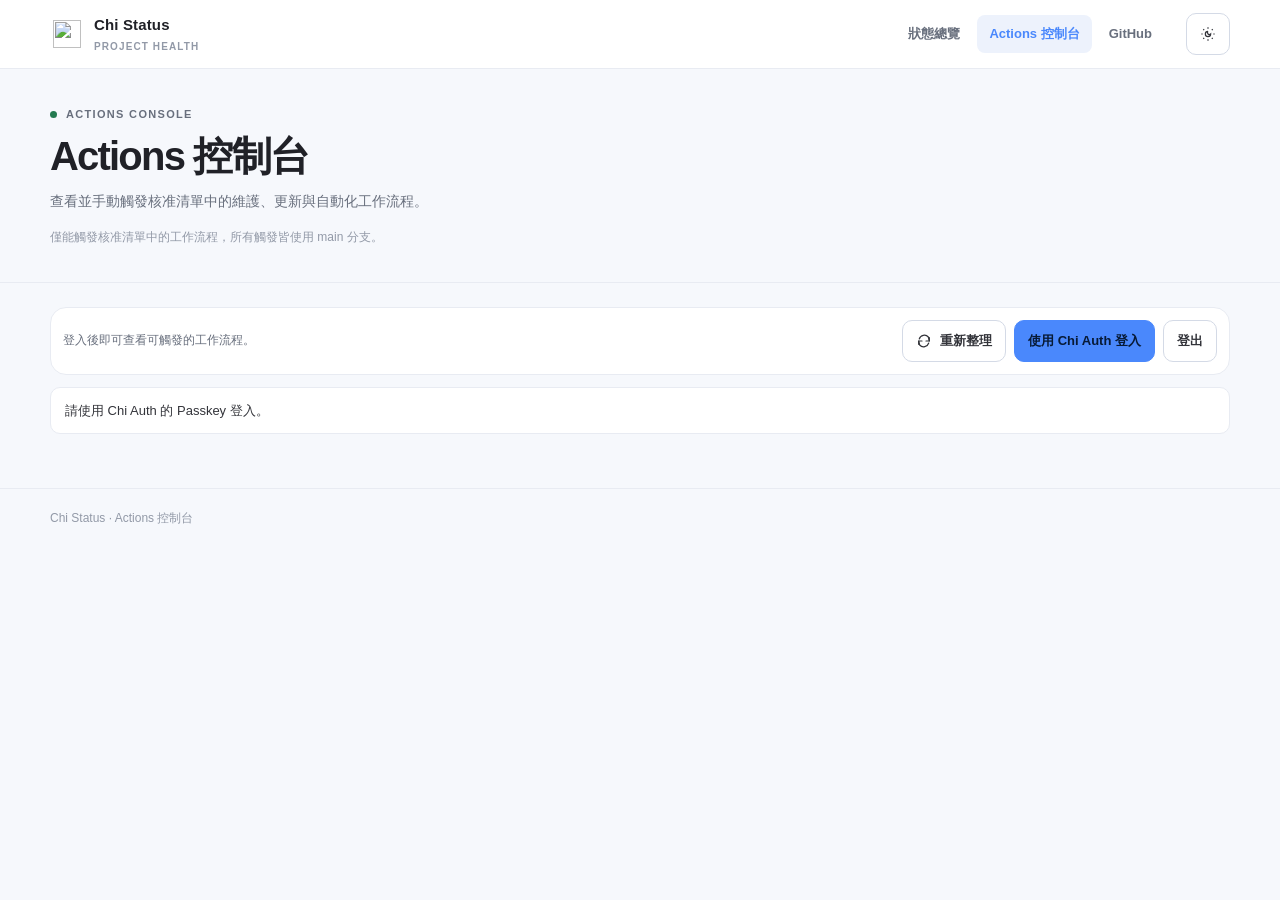
==== action/index.html @ dec19260 "fix: restore actions console script syntax" ====
<!doctype html>
<html lang="zh-Hant" data-chi-theme="light">
<head>
<meta charset="utf-8">
<meta name="viewport" content="width=device-width, initial-scale=1">
<meta name="theme-color" content="#f6f8fc">
<meta name="description" content="Chi Status Actions 控制台，查看並手動觸發核准清單中的維護、更新與自動化工作流程。">
<title>Chi Status · Actions 控制台</title>
<style>
:root{color-scheme:light;--chi-color-page:#f6f8fc;--chi-color-page-soft:#f0f3fa;--chi-color-surface:#fff;--chi-color-surface-raised:#fff;--chi-color-surface-muted:#edf2fc;--chi-color-text:#33343a;--chi-color-text-strong:#202127;--chi-color-text-muted:#686f7d;--chi-color-text-subtle:#9299a7;--chi-color-accent:#4a88fc;--chi-color-accent-hover:#3476ed;--chi-color-border:#e8ebf2;--chi-color-border-strong:#d4dae6;--chi-color-focus:#4a88fc;--chi-color-success:#237a50;--chi-color-warning:#8a5b13;--chi-color-danger:#b93843;--chi-font-sans:"Noto Sans TC",-apple-system,BlinkMacSystemFont,"Segoe UI",Roboto,sans-serif;--chi-font-mono:ui-monospace,SFMono-Regular,Menlo,Consolas,monospace;--chi-radius-sm:6px;--chi-radius-md:10px;--chi-radius-lg:16px;--chi-shadow-subtle:0 2px 8px rgb(35 48 80 / 5%);--content:1180px}
[data-chi-theme=dark]{color-scheme:dark;--chi-color-page:#17191f;--chi-color-page-soft:#1b1e27;--chi-color-surface:#20232c;--chi-color-surface-raised:#272b36;--chi-color-surface-muted:#282c38;--chi-color-text:#e8eaf1;--chi-color-text-strong:#f7f8fc;--chi-color-text-muted:#b2b8c7;--chi-color-text-subtle:#8c94a6;--chi-color-accent:#4a88fc;--chi-color-accent-hover:#79a8ff;--chi-color-border:#353a49;--chi-color-border-strong:#4b5265;--chi-color-focus:#4a88fc;--chi-color-success:#7ed6a7;--chi-color-warning:#edc071;--chi-color-danger:#ff969e;--chi-shadow-subtle:0 2px 8px rgb(0 0 0 / 18%)}
*,*::before,*::after{box-sizing:border-box}html{scroll-behavior:smooth;scroll-padding-top:84px}body{margin:0;background:var(--chi-color-page);color:var(--chi-color-text);font:15px/1.65 var(--chi-font-sans);-webkit-font-smoothing:antialiased}a{color:inherit}button,input,select{font:inherit}button:focus-visible,a:focus-visible,input:focus-visible,select:focus-visible{outline:3px solid var(--chi-color-focus);outline-offset:3px}.container{width:min(calc(100% - 40px),var(--content));margin-inline:auto}.skip{position:absolute;left:12px;top:-60px;z-index:50;padding:10px 14px;background:var(--chi-color-surface);border:1px solid var(--chi-color-border);border-radius:var(--chi-radius-md)}.skip:focus{top:12px}
.header{position:sticky;top:0;z-index:20;background:var(--chi-color-surface);border-bottom:1px solid var(--chi-color-border)}.header-inner{min-height:68px;display:flex;align-items:center;gap:22px}.brand{display:flex;align-items:center;gap:10px;text-decoration:none;color:var(--chi-color-text-strong);font-weight:800;letter-spacing:.01em;white-space:nowrap}.brand-mark{display:grid;place-items:center;width:34px;height:34px;flex:none;overflow:hidden;border-radius:0;background:transparent;color:inherit}.brand-mark img{width:28px;height:28px;object-fit:contain}.brand-logo-dark{display:none}[data-chi-theme=dark] .brand-logo-light{display:none}[data-chi-theme=dark] .brand-logo-dark{display:block}.brand small{display:block;margin-top:1px;color:var(--chi-color-text-subtle);font-size:10px;letter-spacing:.11em;font-weight:650}.nav{display:flex;align-items:center;gap:5px;margin-left:auto}.nav a{padding:8px 12px;border-radius:8px;color:var(--chi-color-text-muted);font-size:13px;font-weight:650;text-decoration:none}.nav a:hover,.nav a[aria-current=page]{background:var(--chi-color-surface-muted);color:var(--chi-color-accent)}.tools{display:flex;align-items:center;gap:8px}.button{display:inline-flex;align-items:center;justify-content:center;gap:8px;min-height:42px;padding:8px 13px;border:1px solid var(--chi-color-border-strong);border-radius:var(--chi-radius-md);background:var(--chi-color-surface);color:var(--chi-color-text);font-size:13px;font-weight:650;text-decoration:none;cursor:pointer}.button:hover{background:var(--chi-color-surface-muted);border-color:var(--chi-color-accent)}.button.primary{border-color:var(--chi-color-accent);background:var(--chi-color-accent);color:#071a36}.button:disabled{opacity:.6;cursor:wait}.button svg{width:16px;height:16px;flex:none}.menu{display:none;width:42px;padding:0}
.page-heading{padding:36px 0 22px;border-bottom:1px solid var(--chi-color-border)}.heading-row{display:flex;align-items:flex-end;justify-content:space-between;gap:24px}.eyebrow{display:flex;align-items:center;gap:9px;margin:0 0 9px;color:var(--chi-color-text-muted);font-size:11px;font-weight:750;letter-spacing:.12em;text-transform:uppercase}.live-dot{width:7px;height:7px;border-radius:50%;background:var(--chi-color-success)}h1,h2,h3,p{margin-top:0}.page-heading h1{margin:0;color:var(--chi-color-text-strong);font-size:clamp(28px,4vw,40px);line-height:1.2;letter-spacing:-.045em}.intro{max-width:650px;margin:10px 0 0;color:var(--chi-color-text-muted);font-size:14px}.heading-actions{display:flex;align-items:center;gap:8px;flex-wrap:wrap}.updated{margin-top:15px;color:var(--chi-color-text-subtle);font-size:12px}.updated.stale{color:var(--chi-color-warning)}
main{padding:24px 0 54px}.stats{display:grid;grid-template-columns:repeat(4,minmax(0,1fr));border:1px solid var(--chi-color-border);border-radius:var(--chi-radius-lg);background:var(--chi-color-surface);overflow:hidden}.stat{padding:17px 20px;min-width:0}.stat+.stat{border-left:1px solid var(--chi-color-border)}.stat-label{display:flex;align-items:center;gap:8px;color:var(--chi-color-text-muted);font-size:12px}.stat-label svg{width:16px;height:16px}.stat-value{display:block;margin-top:7px;color:var(--chi-color-text-strong);font-size:29px;font-weight:750;line-height:1.2;letter-spacing:-.04em;font-variant-numeric:tabular-nums}.stat-note{display:block;margin-top:5px;color:var(--chi-color-text-subtle);font-size:11px}
.section{margin-top:34px}.section-head{display:flex;align-items:flex-end;justify-content:space-between;gap:16px;margin-bottom:14px}.section-head h2{margin:0;color:var(--chi-color-text-strong);font-size:20px;letter-spacing:-.025em}.section-head p{margin:4px 0 0;color:var(--chi-color-text-muted);font-size:13px}.result-count{color:var(--chi-color-text-subtle);font-size:12px;white-space:nowrap}
.filters{display:grid;grid-template-columns:minmax(200px,1fr) minmax(160px,220px) minmax(160px,210px) auto;gap:9px;padding:12px;border:1px solid var(--chi-color-border);border-radius:var(--chi-radius-lg);background:var(--chi-color-surface)}.field{width:100%;min-width:0;min-height:44px;padding:9px 12px;border:1px solid var(--chi-color-border-strong);border-radius:var(--chi-radius-md);background:var(--chi-color-page);color:var(--chi-color-text);font-size:13px}.field::placeholder{color:var(--chi-color-text-subtle)}.field:focus{outline:2px solid var(--chi-color-focus);outline-offset:1px}
.notice{display:none;margin-top:12px;padding:12px 14px;border:1px solid var(--chi-color-border);border-radius:var(--chi-radius-md);background:var(--chi-color-surface);font-size:13px;overflow-wrap:anywhere}.notice:not(:empty){display:block}.notice.error{border-color:var(--chi-color-danger);color:var(--chi-color-danger)}.notice.success{border-color:var(--chi-color-success);color:var(--chi-color-success)}
.projects{display:grid;grid-template-columns:repeat(2,minmax(0,1fr));gap:12px;margin-top:14px}.project{min-width:0;padding:17px;border:1px solid var(--chi-color-border);border-radius:var(--chi-radius-lg);background:var(--chi-color-surface);box-shadow:var(--chi-shadow-subtle)}.project[data-health=bad]{border-top:2px solid var(--chi-color-danger)}.project[data-health=warn]{border-top:2px solid var(--chi-color-warning)}.project[data-health=running]{border-top:2px solid var(--chi-color-accent)}.project-top{display:flex;align-items:flex-start;justify-content:space-between;gap:12px}.project-title{min-width:0}.project-title h3{margin:0;color:var(--chi-color-text-strong);font-size:16px;line-height:1.45;overflow-wrap:anywhere}.project-title p{margin:3px 0 0;color:var(--chi-color-text-muted);font-size:12px;overflow-wrap:anywhere}.status{display:inline-flex;align-items:center;gap:6px;flex:none;padding:4px 8px;border:1px solid var(--chi-color-border);border-radius:6px;color:var(--chi-color-text-muted);font-size:11px;line-height:1.5}.status:before{content:"";width:6px;height:6px;border-radius:50%;background:currentColor}.status.good{color:var(--chi-color-success);border-color:color-mix(in srgb,var(--chi-color-success) 32%,var(--chi-color-border))}.status.bad{color:var(--chi-color-danger);border-color:color-mix(in srgb,var(--chi-color-danger) 32%,var(--chi-color-border))}.status.warn{color:var(--chi-color-warning);border-color:color-mix(in srgb,var(--chi-color-warning) 32%,var(--chi-color-border))}.status.running{color:var(--chi-color-accent)}.meta{display:flex;flex-wrap:wrap;gap:6px;margin-top:12px}.tag{padding:3px 7px;border:1px solid var(--chi-color-border);border-radius:5px;color:var(--chi-color-text-muted);font-size:11px;overflow-wrap:anywhere}.metrics{display:grid;grid-template-columns:repeat(3,minmax(0,1fr));gap:7px;margin-top:14px}.metric{min-width:0;padding:9px 10px;border:1px solid var(--chi-color-border);border-radius:var(--chi-radius-md);background:var(--chi-color-page)}.metric span{display:block;color:var(--chi-color-text-subtle);font-size:11px;line-height:1.5}.metric strong{display:block;margin-top:4px;color:var(--chi-color-text-strong);font-size:13px;line-height:1.45;overflow-wrap:anywhere}.metric strong.good{color:var(--chi-color-success)}.metric strong.bad{color:var(--chi-color-danger)}.warning{margin-top:12px;padding:10px 12px;border-left:3px solid var(--chi-color-warning);background:var(--chi-color-page-soft);color:var(--chi-color-warning);font-size:12px;overflow-wrap:anywhere}.note{margin:12px 0 0;color:var(--chi-color-text-muted);font-size:12px;line-height:1.7}.details{margin-top:12px;border-top:1px solid var(--chi-color-border);padding-top:9px}.details summary{cursor:pointer;color:var(--chi-color-text-muted);font-size:12px;font-weight:650}.detail-list{display:grid;gap:0;margin-top:8px}.detail-row{display:grid;grid-template-columns:minmax(80px,.7fr) minmax(0,1.5fr);gap:12px;padding:8px 0;border-bottom:1px solid var(--chi-color-border);font-size:12px}.detail-row:last-child{border-bottom:0}.detail-row span{color:var(--chi-color-text-subtle)}.detail-row strong{text-align:right;color:var(--chi-color-text);font-weight:500;overflow-wrap:anywhere}.card-footer{display:flex;align-items:center;justify-content:space-between;gap:12px;margin-top:14px;padding-top:12px;border-top:1px solid var(--chi-color-border)}.run-meta{min-width:0;color:var(--chi-color-text-subtle);font-size:11px;overflow-wrap:anywhere}.links{display:flex;gap:7px;flex:none}.links .button{min-height:34px;padding:6px 9px;font-size:11px}.empty{grid-column:1/-1;padding:36px 16px;border:1px dashed var(--chi-color-border-strong);border-radius:var(--chi-radius-lg);background:var(--chi-color-surface);color:var(--chi-color-text-muted);text-align:center}
.footer{border-top:1px solid var(--chi-color-border);padding:20px 0;color:var(--chi-color-text-subtle);font-size:12px}.footer-inner{display:flex;justify-content:space-between;gap:14px;flex-wrap:wrap}.footer a{color:var(--chi-color-text-muted);text-decoration:none}.footer a:hover{color:var(--chi-color-accent)}
@media(max-width:900px){.header-inner{gap:12px}.nav{display:none;position:absolute;top:calc(100% + 1px);right:20px;min-width:210px;padding:8px;border:1px solid var(--chi-color-border);border-radius:var(--chi-radius-lg);background:var(--chi-color-surface);box-shadow:var(--chi-shadow-subtle)}.nav.open{display:grid}.nav a{padding:10px}.menu{display:inline-flex}.filters{grid-template-columns:minmax(0,1fr) minmax(0,190px)}.projects{gap:10px}.project{padding:14px}}
@media(max-width:620px){.container{width:calc(100% - 28px)}.header-inner{min-height:60px;gap:8px}.brand{gap:8px;font-size:14px}.brand-mark{width:32px;height:32px}.brand small{font-size:9px}.tools{margin-left:auto;gap:5px}.tools .button{min-height:38px;padding:7px 9px}.tools .button .label{display:none}.menu{width:38px}.nav{right:14px}.page-heading{padding:27px 0 18px}.heading-row{align-items:flex-start;flex-direction:column;gap:15px}.page-heading h1{font-size:30px}.heading-actions{width:100%}.heading-actions .button{flex:1}.intro{font-size:13px}.updated{font-size:11px}main{padding-top:18px}.stats{grid-template-columns:repeat(2,minmax(0,1fr))}.stat{padding:13px 14px}.stat:nth-child(3){border-left:0;border-top:1px solid var(--chi-color-border)}.stat:nth-child(4){border-top:1px solid var(--chi-color-border)}.stat-value{font-size:26px}.section{margin-top:26px}.section-head{align-items:flex-start;flex-direction:column;gap:5px}.filters{grid-template-columns:1fr;padding:9px}.projects{grid-template-columns:1fr}.project{padding:14px}.project-top{gap:8px}.project-title h3{font-size:16px}.metrics{gap:5px}.metric{padding:8px}.metric span{font-size:10px}.metric strong{font-size:12px}.card-footer{align-items:flex-start;flex-direction:column}.links{width:100%}.links .button{flex:1}.detail-row{grid-template-columns:1fr;gap:2px}.detail-row strong{text-align:left}.result-count{white-space:normal}}
@media(prefers-reduced-motion:reduce){html{scroll-behavior:auto}*{transition:none!important;animation:none!important}}


/* Actions console components, aligned with the main status dashboard */
.page-heading .heading-row{align-items:flex-end}
.heading-actions{display:flex;align-items:center;gap:8px;flex-wrap:wrap}
.heading-actions .button{white-space:nowrap}
.auth-required[hidden]{display:none!important}
.console-toolbar{display:flex;align-items:center;justify-content:space-between;gap:14px;margin-top:30px}
.console-toolbar .section-head{margin:0}
.console-actions{display:flex;align-items:center;justify-content:space-between;gap:12px;margin:0 0 12px;padding:12px;border:1px solid var(--chi-color-border);border-radius:var(--chi-radius-lg);background:var(--chi-color-surface)}
.console-count{color:var(--chi-color-text-muted);font-size:12px;font-variant-numeric:tabular-nums}
.actions-toolbar{display:flex;align-items:center;gap:8px;flex-wrap:wrap}
.toolbar{display:grid;grid-template-columns:minmax(0,1fr);gap:9px;padding:12px;border:1px solid var(--chi-color-border);border-radius:var(--chi-radius-lg);background:var(--chi-color-surface)}
#act-message{display:none;white-space:pre-line;margin-top:12px;padding:12px 14px;border:1px solid var(--chi-color-border);border-radius:var(--chi-radius-md);background:var(--chi-color-surface);font-size:13px;overflow-wrap:anywhere}
#act-message:not(:empty){display:block}
#act-message[data-kind=error]{border-color:var(--chi-color-danger);color:var(--chi-color-danger)}
#act-message[data-kind=ok]{border-color:var(--chi-color-success);color:var(--chi-color-success)}
#act-workflows{margin-top:16px}
.workflow-group{margin-top:26px}
.workflow-group:first-child{margin-top:0}
.group-heading{display:flex;align-items:center;gap:10px;margin-bottom:12px}
.group-title{margin:0;color:var(--chi-color-text-strong);font-size:17px;letter-spacing:-.02em}
.group-count{padding:3px 8px;border:1px solid var(--chi-color-border);border-radius:6px;color:var(--chi-color-text-subtle);font-size:11px}
.group-grid{display:grid;grid-template-columns:repeat(2,minmax(0,1fr));gap:12px}
.card{display:flex;flex-direction:column;min-width:0;padding:17px;border:1px solid var(--chi-color-border);border-radius:var(--chi-radius-lg);background:var(--chi-color-surface);box-shadow:var(--chi-shadow-subtle)}
.head{display:flex;align-items:flex-start;justify-content:space-between;gap:12px}
.name{color:var(--chi-color-text-strong);font-size:16px;font-weight:700;line-height:1.45;overflow-wrap:anywhere}.description{margin-top:5px;color:var(--chi-color-text-muted);font-size:12px;line-height:1.6;overflow-wrap:anywhere}
.repo{margin-top:4px;color:var(--chi-color-text-muted);font-size:11px;overflow-wrap:anywhere}
.group{flex:none;padding:3px 7px;border:1px solid var(--chi-color-border);border-radius:5px;color:var(--chi-color-text-muted);font-size:10px}
.fields{display:grid;gap:12px;margin-top:15px}
.workflow-field label{color:var(--chi-color-text-muted);font-size:12px;font-weight:650}
.workflow-field input,.workflow-field select{width:100%;min-width:0;min-height:42px;padding:9px 11px;border:1px solid var(--chi-color-border-strong);border-radius:var(--chi-radius-md);background:var(--chi-color-page);color:var(--chi-color-text);font-size:13px}
.check{display:flex;align-items:center;gap:9px;color:var(--chi-color-text-muted);font-size:12px}
.check input{width:16px;height:16px;accent-color:var(--chi-color-accent)}
.warning{margin-top:12px;padding:10px 12px;border-left:3px solid var(--chi-color-warning);background:var(--chi-color-page-soft);color:var(--chi-color-warning);font-size:12px;overflow-wrap:anywhere}
.foot{display:flex;align-items:center;justify-content:space-between;gap:12px;margin-top:auto;padding-top:14px}
.fields .foot{margin-top:2px;border-top:1px solid var(--chi-color-border)}
.hint{color:var(--chi-color-text-subtle);font-size:11px}
.actions{display:flex;align-items:center;gap:7px;flex-wrap:wrap}
.actions .btn{display:inline-flex;align-items:center;justify-content:center;min-height:34px;padding:6px 10px;border:1px solid var(--chi-color-border-strong);border-radius:var(--chi-radius-md);background:var(--chi-color-surface);color:var(--chi-color-text);font-size:11px;font-weight:650;text-decoration:none;cursor:pointer}
.actions .btn:hover{border-color:var(--chi-color-accent);background:var(--chi-color-surface-muted)}
.actions button.btn{font:inherit;font-size:11px}
.actions button:not(.btn){min-height:34px;padding:6px 10px;border:1px solid var(--chi-color-accent);border-radius:var(--chi-radius-md);background:var(--chi-color-accent);color:#071a36;font-size:11px;font-weight:700;cursor:pointer}
.actions button:disabled{opacity:.6;cursor:wait}
.empty{grid-column:1/-1;padding:36px 16px;border:1px dashed var(--chi-color-border-strong);border-radius:var(--chi-radius-lg);background:var(--chi-color-surface);color:var(--chi-color-text-muted);text-align:center}
@media(max-width:900px){.group-grid{gap:10px}.card{padding:14px}}
@media(max-width:620px){
 .page-heading{padding:27px 0 18px}
 .page-heading .heading-row{align-items:flex-start;flex-direction:column;gap:15px}
 main{padding-top:18px}
 .stats{grid-template-columns:repeat(2,minmax(0,1fr))}
 .stat{padding:13px 14px}
 .stat:nth-child(3){border-left:0;border-top:1px solid var(--chi-color-border)}
 .stat:nth-child(4){border-top:1px solid var(--chi-color-border)}
 .stat-value{font-size:26px}
 .console-toolbar{align-items:flex-start;flex-direction:column;gap:7px;margin-top:24px}
 .console-actions{align-items:flex-start;flex-direction:column}
 .actions-toolbar{display:grid;width:100%;grid-template-columns:1fr;gap:8px}
 .actions-toolbar .button{width:100%;min-height:44px;flex:none}
 .console-count{line-height:1.6}
 .console-actions{padding:12px}
 .toolbar{padding:9px}
 .group-grid{grid-template-columns:1fr}
 .head{gap:8px}
 .foot{align-items:flex-start;flex-direction:column}
 .actions{width:100%}
 .actions .btn,.actions button{flex:1}
}

</style>
<link rel="icon" type="image/png" href="https://raw.githubusercontent.com/tsai97216/chi-design-system/main/logo/blue-w.png">
<link rel="apple-touch-icon" href="https://raw.githubusercontent.com/tsai97216/chi-design-system/main/logo/blue-w.png">
</head>

<body>
<a class="skip" href="#main">跳至主要內容</a>
<header class="header"><div class="container header-inner">
<a class="brand" href="/" aria-label="Chi Status 狀態總覽"><span class="brand-mark" aria-hidden="true"><img class="brand-logo-light" src="https://raw.githubusercontent.com/tsai97216/chi-design-system/main/logo/blue-b.png" alt=""><img class="brand-logo-dark" src="https://raw.githubusercontent.com/tsai97216/chi-design-system/main/logo/blue-w.png" alt=""></span><span>Chi Status<small>PROJECT HEALTH</small></span></a>
<nav class="nav" id="nav" aria-label="主要導覽"><a href="/">狀態總覽</a><a href="/action/" aria-current="page">Actions 控制台</a><a href="https://github.com/tsai97216/status" target="_blank" rel="noopener noreferrer">GitHub</a></nav>
<div class="tools"><button class="button" id="theme" type="button" aria-label="切換色彩模式"><svg viewBox="0 0 24 24" fill="none" stroke="currentColor" stroke-width="1.8" aria-hidden="true"><path d="M12 8a2.83 2.83 0 0 0 4 4 4 4 0 1 1-4-4"/><path d="M12 2v2M12 20v2M4.9 4.9l1.4 1.4M17.7 17.7l1.4 1.4M2 12h2M20 12h2M6.3 17.7l-1.4 1.4M19.1 4.9l-1.4 1.4"/></svg></button><button class="button menu" id="menu" type="button" aria-expanded="false" aria-controls="nav" aria-label="開啟導覽選單"><svg viewBox="0 0 24 24" fill="none" stroke="currentColor" stroke-width="2"><path d="M4 6h16M4 12h16M4 18h16"/></svg></button></div>
</div></header>
<section class="page-heading"><div class="container"><div class="heading-row"><div><p class="eyebrow"><span class="live-dot"></span> ACTIONS CONSOLE</p><h1>Actions 控制台</h1><p class="intro">查看並手動觸發核准清單中的維護、更新與自動化工作流程。</p><p class="updated">僅能觸發核准清單中的工作流程，所有觸發皆使用 main 分支。</p></div></div></div></section>
<main id="main"><div class="container">
<section class="console-toolbar auth-required" id="act-workflow-heading" aria-labelledby="actions-heading"><div class="section-head"><div><h2 id="actions-heading">工作流程</h2><p>僅列出可手動觸發的維護、更新與自動化工作流程，不包含驗證、部署及其他不可直接觸發的流程。</p></div><span class="result-count" id="act-count" role="status">尚未登入</span></div></section>
<div class="console-actions" aria-label="控制台操作"><span class="console-count">登入後即可查看可觸發的工作流程。</span><div class="actions-toolbar"><button class="button" id="act-reload" type="button"><svg viewBox="0 0 24 24" fill="none" stroke="currentColor" stroke-width="1.8" stroke-linecap="round" stroke-linejoin="round" aria-hidden="true"><path d="M20 7v5h-5"/><path d="M4.9 9A8 8 0 0 1 18.5 6L20 12M4 17v-5h5"/><path d="M19.1 15A8 8 0 0 1 5.5 18L4 12"/></svg>重新整理</button><button class="button primary" id="act-authLogin" type="button">使用 Chi Auth 登入</button><button class="button" id="act-authLogout" type="button" hidden>登出</button></div></div>
<section class="toolbar auth-required" id="act-workflow-filters" aria-label="工作流程搜尋"><input class="field" id="act-search" type="search" placeholder="搜尋專案、工作流程或類型…" aria-label="搜尋專案、工作流程或類型"></section>
<div id="act-message" role="status" aria-live="polite"></div>
<section class="auth-required" id="act-workflows" aria-label="工作流程清單" hidden><div class="empty">請先使用 Chi Auth 登入。</div></section>
</div></main>
<footer class="footer"><div class="container footer-inner"><span>Chi Status · Actions 控制台</span></div></footer>

<script>
const root=document.documentElement,systemTheme=window.matchMedia('(prefers-color-scheme: dark)');let theme='system';try{theme=localStorage.getItem('chi-status-theme')||'system'}catch(e){}if(!['system','light','dark'].includes(theme))theme='system';function applyTheme(){root.dataset.chiTheme=theme==='system'?(systemTheme.matches?'dark':'light'):theme;const themeButton=document.getElementById('theme');const icons={system:'<circle cx="12" cy="12" r="9"/><path d="M12 3a9 9 0 0 0 0 18Z" fill="currentColor" stroke="none"/><path d="M12 3a9 9 0 0 1 0 18"/>',light:'<circle cx="12" cy="12" r="4"/><path d="M12 2v2m0 16v2M4.93 4.93l1.41 1.41m11.32 11.32 1.41 1.41M2 12h2m16 0h2M4.93 19.07l1.41-1.41M17.66 6.34l1.41-1.41"/>',dark:'<path d="M20.5 14.2A8.5 8.5 0 0 1 9.8 3.5 8.5 8.5 0 1 0 20.5 14.2Z"/>'};themeButton.innerHTML='<svg viewBox="0 0 24 24" fill="none" stroke="currentColor" stroke-width="1.8" stroke-linecap="round" stroke-linejoin="round" aria-hidden="true">'+icons[theme]+'</svg>';themeButton.setAttribute('aria-label','目前色彩模式：'+(theme==='system'?'跟隨系統':theme==='light'?'淺色':'深色')+'，點擊切換');const meta=document.querySelector('meta[name=theme-color]');meta.content=root.dataset.chiTheme==='dark'?'#17191f':'#f6f8fc';applyTheme();document.getElementById('theme').addEventListener('click',()=>{theme=['system','light','dark'][(['system','light','dark'].indexOf(theme)+1)%3];try{localStorage.setItem('chi-status-theme',theme)}catch(e){}applyTheme()});systemTheme.addEventListener('change',()=>{if(theme==='system')applyTheme()});
document.getElementById('menu').addEventListener('click',()=>{const open=document.getElementById('nav').classList.toggle('open');document.getElementById('menu').setAttribute('aria-expanded',String(open));document.getElementById('menu').setAttribute('aria-label',open?'關閉導覽選單':'開啟導覽選單')});document.addEventListener('click',e=>{if(!e.target.closest('#nav')&&!e.target.closest('#menu')){document.getElementById('nav').classList.remove('open');document.getElementById('menu').setAttribute('aria-expanded','false')}});

</script>
<script>(function(){

const API_URL = "https://chi-status-trigger.tsai97216.workers.dev";
const AUTH_URL = "https://auth.chi.qzz.io";
const CLIENT_ID = "DZT0NzjdlmwxReZ47kOVdNVV42YOtCV1";
const REDIRECT_URI = "https://status.chi.qzz.io/actions/";
const $ = id => document.getElementById("act-" + id);
let workflows = [];
let busy = false;
let accessToken = null;
let accessTokenExpiresAt = 0;

function syncAuthUI(authenticated) {
  for (const id of ["workflow-heading", "workflow-filters", "workflows"]) {
    const el = $(""+id);
    if (el) el.hidden = !authenticated;
  }
}

function message(text, kind="") {
  const el = $("message");
  el.textContent = text;
  el.dataset.kind = kind;
}
function base64url(value) {
  return btoa(String.fromCharCode(...new Uint8Array(value)))
    .replace(/\+/g, "-").replace(/\//g, "_").replace(/=+$/g, "");
}
function randomVerifier() {
  return base64url(crypto.getRandomValues(new Uint8Array(32)));
}
async function beginAuth() {
  const verifier = randomVerifier();
  const challenge = base64url(await crypto.subtle.digest("SHA-256", new TextEncoder().encode(verifier)));
  const state = randomVerifier();
  sessionStorage.setItem("chi-status-auth-pkce", JSON.stringify({ verifier, state, createdAt: Date.now() }));
  const params = new URLSearchParams({
    response_type: "code",
    client_id: CLIENT_ID,
    redirect_uri: REDIRECT_URI,
    code_challenge: challenge,
    code_challenge_method: "S256",
    state
  });
  location.assign(AUTH_URL + "/api/authorize?" + params.toString());
}
async function finishAuthCallback() {
  const params = new URLSearchParams(location.search);
  const code = params.get("code");
  const returnedState = params.get("state");
  const oauthError = params.get("error");
  if (oauthError) {
    history.replaceState(null, "", location.pathname + location.hash);
    sessionStorage.removeItem("chi-status-auth-pkce");
    const safeErrors = {
      access_denied: "你已取消 Chi Auth 授權。",
      invalid_request: "Chi Auth 無法處理這次登入請求。",
      server_error: "Chi Auth 暫時無法完成登入，請稍後重試。"
    };
    throw new Error(safeErrors[oauthError] || "Chi Auth 授權未完成，請重新登入。");
  }
  if (!code && !returnedState) return false;
  history.replaceState(null, "", location.pathname + location.hash);
  let pending;
  try { pending = JSON.parse(sessionStorage.getItem("chi-status-auth-pkce") || "null"); } catch {}
  sessionStorage.removeItem("chi-status-auth-pkce");
  if (!code || !returnedState || !pending || pending.state !== returnedState ||
      !Number.isFinite(pending.createdAt) || Date.now() - pending.createdAt > 5 * 60 * 1000) {
    throw new Error("登入回呼驗證失敗或已逾時，請重新登入。");
  }
  let response;
  try {
    response = await fetch(AUTH_URL + "/api/token?client_id=" + encodeURIComponent(CLIENT_ID), {
      method: "POST",
      headers: { "Content-Type": "application/json" },
      cache: "no-store",
      signal: AbortSignal.timeout(10000),
      body: JSON.stringify({
        client_id: CLIENT_ID,
        code,
        redirect_uri: REDIRECT_URI,
        code_verifier: pending.verifier
      })
    });
  } catch (error) {
    throw new Error(error?.name === "TimeoutError"
      ? "Chi Auth 授權碼交換逾時，請重新登入。"
      : "無法連線至 Chi Auth 完成授權碼交換，請檢查網路後重試。");
  }
  let tokenData;
  try {
    tokenData = await response.json();
  } catch {
    throw new Error("Chi Auth 回傳的權杖資料格式無效，請重新登入。");
  }
  if (!response.ok || !tokenData || typeof tokenData !== "object" || Array.isArray(tokenData) ||
      typeof tokenData.access_token !== "string" || !tokenData.access_token.trim()) {
    throw new Error("Chi Auth 未能提供有效的存取權杖，請重新登入。");
  }
  const expiresIn = tokenData.expires_in;
  const maxSafeLifetime = Math.floor((8.64e15 - Date.now()) / 1000);
  if (typeof expiresIn !== "number" || !Number.isSafeInteger(expiresIn) ||
      expiresIn <= 0 || expiresIn > maxSafeLifetime) {
    throw new Error("Chi Auth 回傳的權杖有效期限無效，請重新登入。");
  }
  let identityResponse;
  try {
    identityResponse = await fetch(AUTH_URL + "/api/userinfo?client_id=" + encodeURIComponent(CLIENT_ID), {
      headers: { Authorization: "Bearer " + tokenData.access_token },
      cache: "no-store",
      signal: AbortSignal.timeout(10000)
    });
  } catch (error) {
    throw new Error(error?.name === "TimeoutError"
      ? "Chi Auth 身分確認逾時，請檢查網路後重新登入。"
      : "無法連線至 Chi Auth 確認身分，請檢查網路後重新登入。");
  }
  if (!identityResponse.ok) throw new Error("Chi Auth 身分確認失敗，請重新登入。");
  let identity;
  try {
    identity = await identityResponse.json();
  } catch {
    throw new Error("Chi Auth 回傳的身分資料格式無效，請重新登入。");
  }
  if (!identity || typeof identity !== "object" || Array.isArray(identity) ||
      identity.sub !== "chi-owner" || identity.aud !== CLIENT_ID) {
    throw new Error("Chi Auth 回傳的身分或應用識別不符。");
  }
  accessToken = tokenData.access_token;
  accessTokenExpiresAt = Date.now() + expiresIn * 1000;
  syncAuthUI(true);
  $("authLogin").hidden = true;
  $("authLogout").hidden = false;
  const authState = document.getElementById("act-auth-state"); if (authState) authState.textContent = "已登入";
  message("已透過 Chi Auth 完成 Passkey 身分驗證。", "ok");
  return true;
}
async function api(path, options={}) {
  if (!API_URL) throw new Error("API 網址尚未設定。");
  if (!accessToken || Date.now() >= accessTokenExpiresAt) {
    accessToken = null;
    accessTokenExpiresAt = 0;
    syncAuthUI(false);
    $("authLogin").hidden = false;
    $("authLogin").disabled = false;
    $("authLogout").hidden = true;
    const authState = $("auth-state");
    if (authState) authState.textContent = "未登入";
    throw new Error("登入已失效，請重新使用 Chi Auth 登入。");
  }
  let response;
  try {
    response = await fetch(API_URL + path, {
      ...options,
      headers: { Authorization: "Bearer " + accessToken, ...(options.headers || {}) },
      cache: "no-store",
      signal: AbortSignal.timeout(15000)
    });
  } catch (error) {
    if (options.method === "POST") {
      throw new Error("status is unknown: the browser could not confirm whether GitHub accepted the trigger request. Check the workflow run history before retrying.");
    }
    throw new Error(error?.name === "TimeoutError" ? "請求逾時，請稍後重新整理。" : "無法連線至觸發服務，請檢查網路後重試。");
  }
  let data = null;
  let validJson = true;
  try {
    data = await response.json();
  } catch {
    validJson = false;
  }
  if (response.status === 401) {
    accessToken = null;
    accessTokenExpiresAt = 0;
    workflows = [];
    syncAuthUI(false);
    $("authLogin").hidden = false;
    $("authLogin").disabled = false;
    $("authLogout").hidden = true;
    const authState = $("auth-state");
    if (authState) authState.textContent = "未登入";
    $("count").textContent = "登入已失效";
    $("workflows").replaceChildren(create("div", "empty", "登入已失效，請重新使用 Chi Auth 登入。"));
    throw new Error("登入已失效，請重新使用 Chi Auth 登入。");
  }
  if (!response.ok) {
    const serverMessage = data && typeof data === "object" && !Array.isArray(data) && typeof data.error === "string"
      ? data.error.trim()
      : "";
    throw new Error(serverMessage || `HTTP ${response.status}`);
  }
  if (!validJson || !data || typeof data !== "object" || Array.isArray(data)) {
    throw new Error("觸發服務回傳的資料格式無效，請稍後重新整理。");
  }
  if (data.ok !== true) {
    const serverMessage = typeof data.error === "string" && data.error.trim() ? data.error.trim() : "觸發服務未能完成請求。";
    throw new Error(serverMessage);
  }
  return data;
}
function create(tag, cls, text) {
  const el = document.createElement(tag);
  if (cls) el.className = cls;
  if (text !== undefined) el.textContent = text;
  return el;
}
function workflowUrl(item) {
  return `https://github.com/${item.repository}/actions/workflows/${encodeURIComponent(item.workflow)}`;
}
function render() {
  const query = $("search").value.trim().toLowerCase();
  const visible = workflows.filter(item => {
    const haystack = [item.name, item.description, item.repository, item.workflow, item.group].join(" ").toLowerCase();
    return !query || haystack.includes(query);
  });
  const groupOrder = {"維護":0,"更新":1,"自動化":2};
  visible.sort((a,b) => (groupOrder[a.group] ?? 99) - (groupOrder[b.group] ?? 99) || a.name.localeCompare(b.name, "zh-Hant"));
  $("count").textContent = `${visible.length} / ${workflows.length} 項`;
  const root = $("workflows");
  root.replaceChildren();
  if (!visible.length) {
    root.append(create("div", "empty", "沒有符合條件的工作流程。"));
    return;
  }
  const groupTotals = new Map();
  for (const item of visible) {
    const name = item.group || "其他";
    groupTotals.set(name, (groupTotals.get(name) || 0) + 1);
  }
  let activeGroup = null;
  let activeGrid = null;
  for (const item of visible) {
    const groupName = item.group || "其他";
    if (groupName !== activeGroup) {
      activeGroup = groupName;
      const section = create("section", "workflow-group");
      const heading = create("div", "group-heading");
      const groupTotal = groupTotals.get(groupName) || 0;
      heading.append(create("h2", "group-title", groupName), create("span", "group-count", `${groupTotal} 項`));
      activeGrid = create("div", "group-grid");
      section.append(heading, activeGrid);
      root.append(section);
    }
    const card = create("article", "card");
    const head = create("div", "head");
    const info = create("div");
    info.append(create("div", "name", item.name), create("div", "description", item.description || ""), create("div", "repo", `${item.repository} · ${item.workflow}`));
    head.append(info, create("span", "group", item.group || "其他"));
    card.append(head);
    if (item.danger) card.append(create("div", "warning", item.danger));
    const form = create("form", "fields");
    for (const spec of item.inputs || []) {
      const wrap = create("div", "workflow-field");
      const id = "f-" + item.repository.replace(/[^a-z0-9]/gi,"-") + "-" + item.workflow.replace(/[^a-z0-9]/gi,"-") + "-" + spec.name;
      if (spec.type === "boolean") {
        const label = create("label", "check");
        const input = create("input");
        input.type = "checkbox";
        input.name = spec.name;
        input.checked = spec.default === true;
        label.append(input, document.createTextNode(spec.label + (spec.required ? "（必填）" : "")));
        wrap.append(label);
      } else {
        const label = create("label", "", spec.label + (spec.required ? "（必填）" : ""));
        label.htmlFor = id;
        let input;
        if (spec.type === "choice") {
          input = create("select");
          for (const option of spec.options || []) {
            const opt = create("option", "", option);
            opt.value = option;
            input.append(opt);
          }
          input.value = spec.default || (spec.options || [])[0] || "";
        } else {
          input = create("input");
          input.type = "text";
          input.value = spec.default || "";
          if (Number.isInteger(spec.maxLength)) input.maxLength = spec.maxLength;
          input.placeholder = Number.isInteger(spec.maxLength)
            ? `最多 ${spec.maxLength} 字元`
            : spec.required ? "請填寫必要參數" : "可留空";
        }
        input.id = id;
        input.name = spec.name;
        input.required = !!spec.required;
        wrap.append(label, input);
      }
      form.append(wrap);
    }
    const foot = create("div", "foot");
    foot.append(create("span", "hint", "分支：main"));
    const buttons = create("div", "actions");
    const history = create("a", "btn", "執行紀錄");
    history.href = workflowUrl(item);
    history.target = "_blank";
    history.rel = "noopener noreferrer";
    const run = create("button", "", "立即觸發");
    run.type = "submit";
    buttons.append(history, run);
    foot.append(buttons);
    form.append(foot);
    form.addEventListener("submit", async event => {
      event.preventDefault();
      if (busy) return;
      const inputs = {};
      for (const spec of item.inputs || []) {
        const field = form.elements.namedItem(spec.name);
        if (spec.type === "boolean") inputs[spec.name] = field.checked;
        else if (field.value !== "") inputs[spec.name] = field.value;
      }
      const confirmText = item.danger ? `確認執行「${item.name}」？\n\n${item.danger}\n\n此操作會使用 main 分支。` : `確認觸發「${item.name}」？`;
      if (!confirm(confirmText)) return;
      busy = true;
      const runButtons = [...$("workflows").querySelectorAll('button[type="submit"]')];
      for (const button of runButtons) button.disabled = true;
      $("reload").disabled = true;
      $("search").disabled = true;
      run.textContent = "提交中…";
      message(`正在提交：${item.repository} / ${item.workflow}`);
      try {
        const result = await api("", {
          method: "POST",
          headers: { "Content-Type": "application/json" },
          body: JSON.stringify({ repository: item.repository, workflow: item.workflow, ref: "main", inputs })
        });
        message(`GitHub 已接受觸發請求：${result.repository} / ${result.workflow}\n這不代表工作流程已成功完成，請開啟「執行紀錄」查看結果。`, "ok");
      } catch (error) {
        if (!accessToken && error.message === "登入已失效，請重新使用 Chi Auth 登入。") {
          workflows = [];
          syncAuthUI(false);
          $("authLogin").hidden = false;
          $("authLogin").disabled = false;
          $("authLogout").hidden = true;
          const authState = $("auth-state");
          if (authState) authState.textContent = "未登入";
          $("count").textContent = "登入已失效";
          $("workflows").replaceChildren(create("div", "empty", "登入已失效，請重新使用 Chi Auth 登入。"));
        } else if (/status is unknown/i.test(error?.message || "")) {
          message(`無法確認 GitHub 是否已收到觸發請求。請先查看「執行紀錄」，確認沒有已啟動或執行中的工作流程，再決定是否重試。\n\n詳細訊息：${error.message}`, "error");
        } else {
          message(`觸發失敗：${error?.message || "發生未知錯誤"}`, "error");
        }
      } finally {
        busy = false;
        for (const button of runButtons) button.disabled = false;
        $("reload").disabled = false;
        $("search").disabled = false;
        run.textContent = "立即觸發";
      }
    });
    card.append(form);
    activeGrid.append(card);
  }
}
async function load() {
  $("reload").disabled = true;
  if (!accessToken || Date.now() >= accessTokenExpiresAt) {
    accessToken = null;
    accessTokenExpiresAt = 0;
    syncAuthUI(false);
    workflows = [];
    $("authLogin").hidden = false;
    $("authLogin").disabled = false;
    $("authLogout").hidden = true;
    const authState = $("auth-state");
    if (authState) authState.textContent = "未登入";
    $("workflows").replaceChildren(create("div", "empty", "請先使用 Chi Auth 登入，驗證身分後才能查看及觸發工作流程。"));
    $("count").textContent = "尚未登入";
    message("請使用 Chi Auth 的 Passkey 登入。");
    $("reload").disabled = false;
    return;
  }
  $("reload").disabled = true;
  message("正在載入工作流程清單…");
  try {
    const data = await api("?action=catalog");
    if (!Array.isArray(data.workflows) || !data.workflows.every(item =>
      item && typeof item === "object" && !Array.isArray(item) &&
      typeof item.name === "string" && typeof item.repository === "string" &&
      typeof item.workflow === "string" && typeof item.group === "string" &&
      (item.description === undefined || typeof item.description === "string") &&
      (item.inputs === undefined || (Array.isArray(item.inputs) && item.inputs.every(spec =>
        spec && typeof spec === "object" && !Array.isArray(spec) &&
        typeof spec.name === "string" && ["string", "boolean"].includes(spec.type)
      )))
    )) {
      throw new Error("觸發服務回傳的工作流程清單格式無效，請稍後重新整理。");
    }
    workflows = data.workflows;
    message("");
    render();
  } catch (error) {
    if (!accessToken && error.message === "登入已失效，請重新使用 Chi Auth 登入。") {
      workflows = [];
      syncAuthUI(false);
      $("authLogin").hidden = false;
      $("authLogin").disabled = false;
      $("authLogout").hidden = true;
      const authState = $("auth-state");
      if (authState) authState.textContent = "未登入";
      $("workflows").replaceChildren(create("div", "empty", "登入已失效，請重新使用 Chi Auth 登入。"));
      $("count").textContent = "登入已失效";
    } else {
      $("workflows").replaceChildren(create("div", "empty", "無法載入工作流程清單。"));
      message(error.message, "error");
      $("count").textContent = "載入失敗";
    }
  } finally {
    $("reload").disabled = false;
  }
}

$("reload").addEventListener("click", load);
$("search").addEventListener("input", render);
$("authLogin").addEventListener("click", async () => {
  $("authLogin").disabled = true;
  try { await beginAuth(); } catch (error) { message("無法開始登入：" + error.message, "error"); $("authLogin").disabled = false; }
});
$("authLogout").addEventListener("click", () => {
  accessToken = null;
  accessTokenExpiresAt = 0;
  sessionStorage.removeItem("chi-status-auth-pkce");
  syncAuthUI(false);
  workflows = [];
  $("authLogin").hidden = false;
  $("authLogin").disabled = false;
  $("authLogout").hidden = true;
  $("workflows").replaceChildren(create("div", "empty", "已結束本次登入。"));
  $("count").textContent = "尚未登入";
  const authState = document.getElementById("act-auth-state"); if (authState) authState.textContent = "未登入";
  message("已清除本頁的存取權杖。再次操作時需要重新使用 Chi Auth 登入。", "ok");
});
(async () => {
  try {
    const completed = await finishAuthCallback();
    if (!completed) {
      syncAuthUI(false);
      $("authLogin").hidden = false;
      $("authLogin").disabled = false;
      $("authLogout").hidden = true;
      await load();
      return;
    }
    await load();
  } catch (error) {
    accessToken = null;
    accessTokenExpiresAt = 0;
    workflows = [];
    syncAuthUI(false);
    $("authLogin").hidden = false;
    $("authLogin").disabled = false;
    $("authLogout").hidden = true;
    const authState = $("auth-state");
    if (authState) authState.textContent = "未登入";
    $("workflows").replaceChildren(create("div", "empty", "登入未完成，請重新使用 Chi Auth 登入。"));
    $("count").textContent = "登入失敗";
    message("登入失敗：" + error.message, "error");
  }
})();

})();
</script>
</body>
</html>
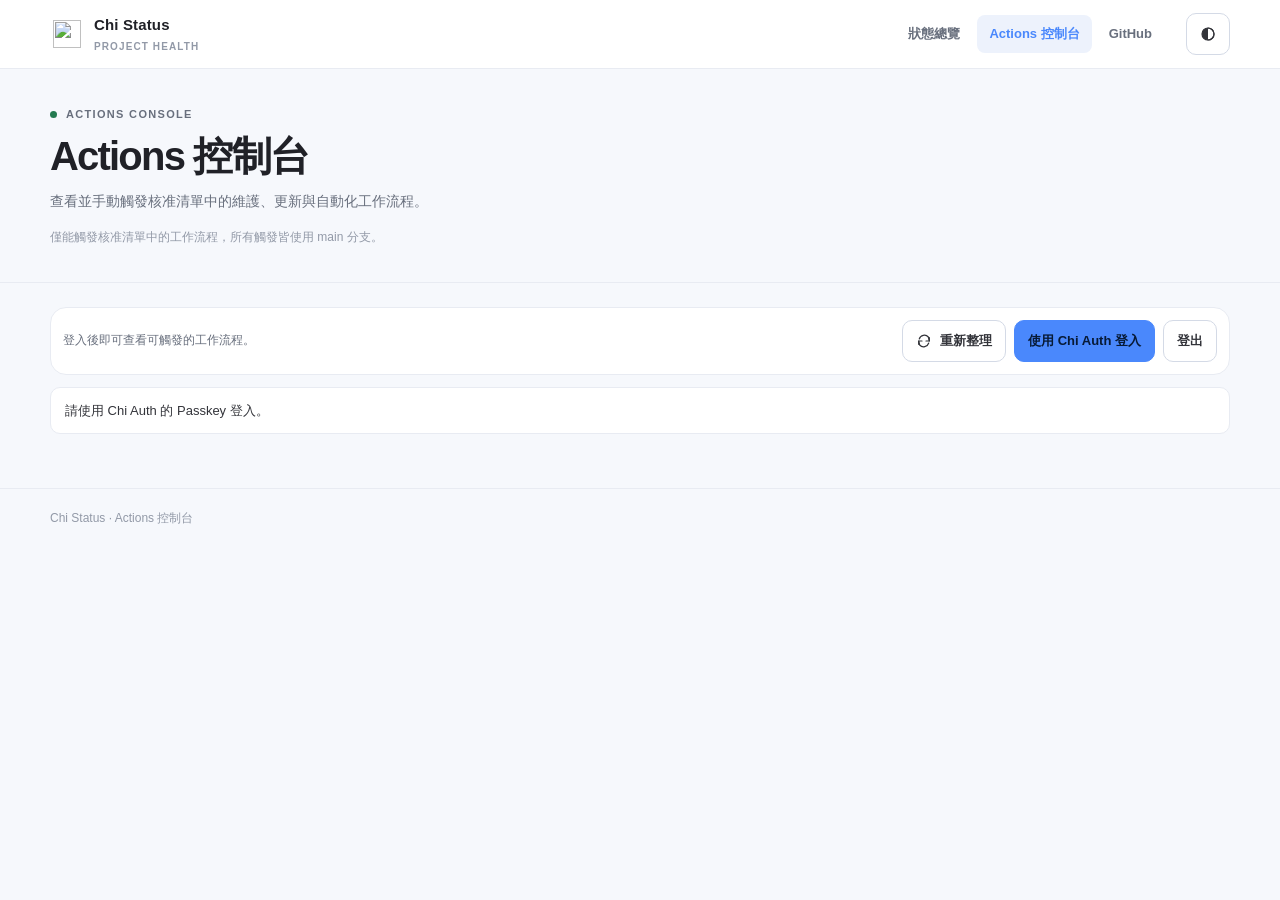
==== commit bad5edbb: "fix: close theme helper before applying theme" ====
--- a/action/index.html
+++ b/action/index.html
@@ -113,7 +113,7 @@
 <footer class="footer"><div class="container footer-inner"><span>Chi Status · Actions 控制台</span></div></footer>
 
 <script>
-const root=document.documentElement,systemTheme=window.matchMedia('(prefers-color-scheme: dark)');let theme='system';try{theme=localStorage.getItem('chi-status-theme')||'system'}catch(e){}if(!['system','light','dark'].includes(theme))theme='system';function applyTheme(){root.dataset.chiTheme=theme==='system'?(systemTheme.matches?'dark':'light'):theme;const themeButton=document.getElementById('theme');const icons={system:'<circle cx="12" cy="12" r="9"/><path d="M12 3a9 9 0 0 0 0 18Z" fill="currentColor" stroke="none"/><path d="M12 3a9 9 0 0 1 0 18"/>',light:'<circle cx="12" cy="12" r="4"/><path d="M12 2v2m0 16v2M4.93 4.93l1.41 1.41m11.32 11.32 1.41 1.41M2 12h2m16 0h2M4.93 19.07l1.41-1.41M17.66 6.34l1.41-1.41"/>',dark:'<path d="M20.5 14.2A8.5 8.5 0 0 1 9.8 3.5 8.5 8.5 0 1 0 20.5 14.2Z"/>'};themeButton.innerHTML='<svg viewBox="0 0 24 24" fill="none" stroke="currentColor" stroke-width="1.8" stroke-linecap="round" stroke-linejoin="round" aria-hidden="true">'+icons[theme]+'</svg>';themeButton.setAttribute('aria-label','目前色彩模式：'+(theme==='system'?'跟隨系統':theme==='light'?'淺色':'深色')+'，點擊切換');const meta=document.querySelector('meta[name=theme-color]');meta.content=root.dataset.chiTheme==='dark'?'#17191f':'#f6f8fc';applyTheme();document.getElementById('theme').addEventListener('click',()=>{theme=['system','light','dark'][(['system','light','dark'].indexOf(theme)+1)%3];try{localStorage.setItem('chi-status-theme',theme)}catch(e){}applyTheme()});systemTheme.addEventListener('change',()=>{if(theme==='system')applyTheme()});
+const root=document.documentElement,systemTheme=window.matchMedia('(prefers-color-scheme: dark)');let theme='system';try{theme=localStorage.getItem('chi-status-theme')||'system'}catch(e){}if(!['system','light','dark'].includes(theme))theme='system';function applyTheme(){root.dataset.chiTheme=theme==='system'?(systemTheme.matches?'dark':'light'):theme;const themeButton=document.getElementById('theme');const icons={system:'<circle cx="12" cy="12" r="9"/><path d="M12 3a9 9 0 0 0 0 18Z" fill="currentColor" stroke="none"/><path d="M12 3a9 9 0 0 1 0 18"/>',light:'<circle cx="12" cy="12" r="4"/><path d="M12 2v2m0 16v2M4.93 4.93l1.41 1.41m11.32 11.32 1.41 1.41M2 12h2m16 0h2M4.93 19.07l1.41-1.41M17.66 6.34l1.41-1.41"/>',dark:'<path d="M20.5 14.2A8.5 8.5 0 0 1 9.8 3.5 8.5 8.5 0 1 0 20.5 14.2Z"/>'};themeButton.innerHTML='<svg viewBox="0 0 24 24" fill="none" stroke="currentColor" stroke-width="1.8" stroke-linecap="round" stroke-linejoin="round" aria-hidden="true">'+icons[theme]+'</svg>';themeButton.setAttribute('aria-label','目前色彩模式：'+(theme==='system'?'跟隨系統':theme==='light'?'淺色':'深色')+'，點擊切換');const meta=document.querySelector('meta[name=theme-color]');meta.content=root.dataset.chiTheme==='dark'?'#17191f':'#f6f8fc';}applyTheme();document.getElementById('theme').addEventListener('click',()=>{theme=['system','light','dark'][(['system','light','dark'].indexOf(theme)+1)%3];try{localStorage.setItem('chi-status-theme',theme)}catch(e){}applyTheme()});systemTheme.addEventListener('change',()=>{if(theme==='system')applyTheme()});
 document.getElementById('menu').addEventListener('click',()=>{const open=document.getElementById('nav').classList.toggle('open');document.getElementById('menu').setAttribute('aria-expanded',String(open));document.getElementById('menu').setAttribute('aria-label',open?'關閉導覽選單':'開啟導覽選單')});document.addEventListener('click',e=>{if(!e.target.closest('#nav')&&!e.target.closest('#menu')){document.getElementById('nav').classList.remove('open');document.getElementById('menu').setAttribute('aria-expanded','false')}});
 
 </script>
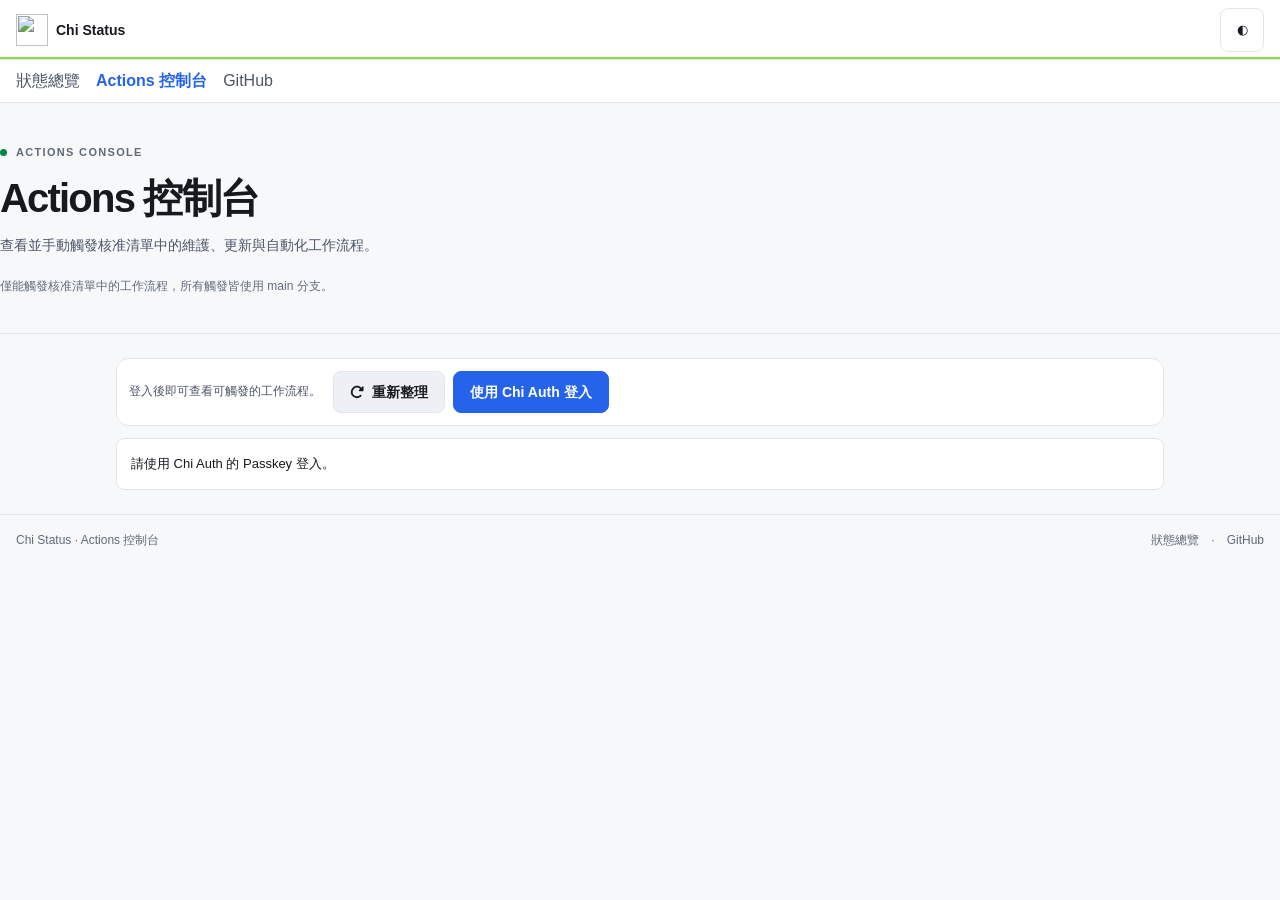
==== commit 480b6242: "Migrate /action/ console to chi-system v1.1.0 (pinned 2b8cd04) chi-theme-mode, tokens/components/the" ====
--- a/action/index.html
+++ b/action/index.html
@@ -1,121 +1,105 @@
 <!doctype html>
-<html lang="zh-Hant" data-chi-theme="light">
+<html lang="zh-Hant" data-chi-theme="light" data-chi-theme-mode="system" data-chi-layout="header" data-chi-brand="status">
 <head>
 <meta charset="utf-8">
 <meta name="viewport" content="width=device-width, initial-scale=1">
-<meta name="theme-color" content="#f6f8fc">
+<meta name="theme-color" content="#F7F8FA">
 <meta name="description" content="Chi Status Actions 控制台，查看並手動觸發核准清單中的維護、更新與自動化工作流程。">
 <title>Chi Status · Actions 控制台</title>
+<script src="../chi-system/theme.js"></script>
+<script src="../chi-system/icon.js"></script>
+<link rel="stylesheet" href="../chi-system/tokens.css">
+<link rel="stylesheet" href="../chi-system/components.css">
 <style>
-:root{color-scheme:light;--chi-color-page:#f6f8fc;--chi-color-page-soft:#f0f3fa;--chi-color-surface:#fff;--chi-color-surface-raised:#fff;--chi-color-surface-muted:#edf2fc;--chi-color-text:#33343a;--chi-color-text-strong:#202127;--chi-color-text-muted:#686f7d;--chi-color-text-subtle:#9299a7;--chi-color-accent:#4a88fc;--chi-color-accent-hover:#3476ed;--chi-color-border:#e8ebf2;--chi-color-border-strong:#d4dae6;--chi-color-focus:#4a88fc;--chi-color-success:#237a50;--chi-color-warning:#8a5b13;--chi-color-danger:#b93843;--chi-font-sans:"Noto Sans TC",-apple-system,BlinkMacSystemFont,"Segoe UI",Roboto,sans-serif;--chi-font-mono:ui-monospace,SFMono-Regular,Menlo,Consolas,monospace;--chi-radius-sm:6px;--chi-radius-md:10px;--chi-radius-lg:16px;--chi-shadow-subtle:0 2px 8px rgb(35 48 80 / 5%);--content:1180px}
-[data-chi-theme=dark]{color-scheme:dark;--chi-color-page:#17191f;--chi-color-page-soft:#1b1e27;--chi-color-surface:#20232c;--chi-color-surface-raised:#272b36;--chi-color-surface-muted:#282c38;--chi-color-text:#e8eaf1;--chi-color-text-strong:#f7f8fc;--chi-color-text-muted:#b2b8c7;--chi-color-text-subtle:#8c94a6;--chi-color-accent:#4a88fc;--chi-color-accent-hover:#79a8ff;--chi-color-border:#353a49;--chi-color-border-strong:#4b5265;--chi-color-focus:#4a88fc;--chi-color-success:#7ed6a7;--chi-color-warning:#edc071;--chi-color-danger:#ff969e;--chi-shadow-subtle:0 2px 8px rgb(0 0 0 / 18%)}
-*,*::before,*::after{box-sizing:border-box}html{scroll-behavior:smooth;scroll-padding-top:84px}body{margin:0;background:var(--chi-color-page);color:var(--chi-color-text);font:15px/1.65 var(--chi-font-sans);-webkit-font-smoothing:antialiased}a{color:inherit}button,input,select{font:inherit}button:focus-visible,a:focus-visible,input:focus-visible,select:focus-visible{outline:3px solid var(--chi-color-focus);outline-offset:3px}.container{width:min(calc(100% - 40px),var(--content));margin-inline:auto}.skip{position:absolute;left:12px;top:-60px;z-index:50;padding:10px 14px;background:var(--chi-color-surface);border:1px solid var(--chi-color-border);border-radius:var(--chi-radius-md)}.skip:focus{top:12px}
-.header{position:sticky;top:0;z-index:20;background:var(--chi-color-surface);border-bottom:1px solid var(--chi-color-border)}.header-inner{min-height:68px;display:flex;align-items:center;gap:22px}.brand{display:flex;align-items:center;gap:10px;text-decoration:none;color:var(--chi-color-text-strong);font-weight:800;letter-spacing:.01em;white-space:nowrap}.brand-mark{display:grid;place-items:center;width:34px;height:34px;flex:none;overflow:hidden;border-radius:0;background:transparent;color:inherit}.brand-mark img{width:28px;height:28px;object-fit:contain}.brand-logo-dark{display:none}[data-chi-theme=dark] .brand-logo-light{display:none}[data-chi-theme=dark] .brand-logo-dark{display:block}.brand small{display:block;margin-top:1px;color:var(--chi-color-text-subtle);font-size:10px;letter-spacing:.11em;font-weight:650}.nav{display:flex;align-items:center;gap:5px;margin-left:auto}.nav a{padding:8px 12px;border-radius:8px;color:var(--chi-color-text-muted);font-size:13px;font-weight:650;text-decoration:none}.nav a:hover,.nav a[aria-current=page]{background:var(--chi-color-surface-muted);color:var(--chi-color-accent)}.tools{display:flex;align-items:center;gap:8px}.button{display:inline-flex;align-items:center;justify-content:center;gap:8px;min-height:42px;padding:8px 13px;border:1px solid var(--chi-color-border-strong);border-radius:var(--chi-radius-md);background:var(--chi-color-surface);color:var(--chi-color-text);font-size:13px;font-weight:650;text-decoration:none;cursor:pointer}.button:hover{background:var(--chi-color-surface-muted);border-color:var(--chi-color-accent)}.button.primary{border-color:var(--chi-color-accent);background:var(--chi-color-accent);color:#071a36}.button:disabled{opacity:.6;cursor:wait}.button svg{width:16px;height:16px;flex:none}.menu{display:none;width:42px;padding:0}
-.page-heading{padding:36px 0 22px;border-bottom:1px solid var(--chi-color-border)}.heading-row{display:flex;align-items:flex-end;justify-content:space-between;gap:24px}.eyebrow{display:flex;align-items:center;gap:9px;margin:0 0 9px;color:var(--chi-color-text-muted);font-size:11px;font-weight:750;letter-spacing:.12em;text-transform:uppercase}.live-dot{width:7px;height:7px;border-radius:50%;background:var(--chi-color-success)}h1,h2,h3,p{margin-top:0}.page-heading h1{margin:0;color:var(--chi-color-text-strong);font-size:clamp(28px,4vw,40px);line-height:1.2;letter-spacing:-.045em}.intro{max-width:650px;margin:10px 0 0;color:var(--chi-color-text-muted);font-size:14px}.heading-actions{display:flex;align-items:center;gap:8px;flex-wrap:wrap}.updated{margin-top:15px;color:var(--chi-color-text-subtle);font-size:12px}.updated.stale{color:var(--chi-color-warning)}
-main{padding:24px 0 54px}.stats{display:grid;grid-template-columns:repeat(4,minmax(0,1fr));border:1px solid var(--chi-color-border);border-radius:var(--chi-radius-lg);background:var(--chi-color-surface);overflow:hidden}.stat{padding:17px 20px;min-width:0}.stat+.stat{border-left:1px solid var(--chi-color-border)}.stat-label{display:flex;align-items:center;gap:8px;color:var(--chi-color-text-muted);font-size:12px}.stat-label svg{width:16px;height:16px}.stat-value{display:block;margin-top:7px;color:var(--chi-color-text-strong);font-size:29px;font-weight:750;line-height:1.2;letter-spacing:-.04em;font-variant-numeric:tabular-nums}.stat-note{display:block;margin-top:5px;color:var(--chi-color-text-subtle);font-size:11px}
-.section{margin-top:34px}.section-head{display:flex;align-items:flex-end;justify-content:space-between;gap:16px;margin-bottom:14px}.section-head h2{margin:0;color:var(--chi-color-text-strong);font-size:20px;letter-spacing:-.025em}.section-head p{margin:4px 0 0;color:var(--chi-color-text-muted);font-size:13px}.result-count{color:var(--chi-color-text-subtle);font-size:12px;white-space:nowrap}
-.filters{display:grid;grid-template-columns:minmax(200px,1fr) minmax(160px,220px) minmax(160px,210px) auto;gap:9px;padding:12px;border:1px solid var(--chi-color-border);border-radius:var(--chi-radius-lg);background:var(--chi-color-surface)}.field{width:100%;min-width:0;min-height:44px;padding:9px 12px;border:1px solid var(--chi-color-border-strong);border-radius:var(--chi-radius-md);background:var(--chi-color-page);color:var(--chi-color-text);font-size:13px}.field::placeholder{color:var(--chi-color-text-subtle)}.field:focus{outline:2px solid var(--chi-color-focus);outline-offset:1px}
-.notice{display:none;margin-top:12px;padding:12px 14px;border:1px solid var(--chi-color-border);border-radius:var(--chi-radius-md);background:var(--chi-color-surface);font-size:13px;overflow-wrap:anywhere}.notice:not(:empty){display:block}.notice.error{border-color:var(--chi-color-danger);color:var(--chi-color-danger)}.notice.success{border-color:var(--chi-color-success);color:var(--chi-color-success)}
-.projects{display:grid;grid-template-columns:repeat(2,minmax(0,1fr));gap:12px;margin-top:14px}.project{min-width:0;padding:17px;border:1px solid var(--chi-color-border);border-radius:var(--chi-radius-lg);background:var(--chi-color-surface);box-shadow:var(--chi-shadow-subtle)}.project[data-health=bad]{border-top:2px solid var(--chi-color-danger)}.project[data-health=warn]{border-top:2px solid var(--chi-color-warning)}.project[data-health=running]{border-top:2px solid var(--chi-color-accent)}.project-top{display:flex;align-items:flex-start;justify-content:space-between;gap:12px}.project-title{min-width:0}.project-title h3{margin:0;color:var(--chi-color-text-strong);font-size:16px;line-height:1.45;overflow-wrap:anywhere}.project-title p{margin:3px 0 0;color:var(--chi-color-text-muted);font-size:12px;overflow-wrap:anywhere}.status{display:inline-flex;align-items:center;gap:6px;flex:none;padding:4px 8px;border:1px solid var(--chi-color-border);border-radius:6px;color:var(--chi-color-text-muted);font-size:11px;line-height:1.5}.status:before{content:"";width:6px;height:6px;border-radius:50%;background:currentColor}.status.good{color:var(--chi-color-success);border-color:color-mix(in srgb,var(--chi-color-success) 32%,var(--chi-color-border))}.status.bad{color:var(--chi-color-danger);border-color:color-mix(in srgb,var(--chi-color-danger) 32%,var(--chi-color-border))}.status.warn{color:var(--chi-color-warning);border-color:color-mix(in srgb,var(--chi-color-warning) 32%,var(--chi-color-border))}.status.running{color:var(--chi-color-accent)}.meta{display:flex;flex-wrap:wrap;gap:6px;margin-top:12px}.tag{padding:3px 7px;border:1px solid var(--chi-color-border);border-radius:5px;color:var(--chi-color-text-muted);font-size:11px;overflow-wrap:anywhere}.metrics{display:grid;grid-template-columns:repeat(3,minmax(0,1fr));gap:7px;margin-top:14px}.metric{min-width:0;padding:9px 10px;border:1px solid var(--chi-color-border);border-radius:var(--chi-radius-md);background:var(--chi-color-page)}.metric span{display:block;color:var(--chi-color-text-subtle);font-size:11px;line-height:1.5}.metric strong{display:block;margin-top:4px;color:var(--chi-color-text-strong);font-size:13px;line-height:1.45;overflow-wrap:anywhere}.metric strong.good{color:var(--chi-color-success)}.metric strong.bad{color:var(--chi-color-danger)}.warning{margin-top:12px;padding:10px 12px;border-left:3px solid var(--chi-color-warning);background:var(--chi-color-page-soft);color:var(--chi-color-warning);font-size:12px;overflow-wrap:anywhere}.note{margin:12px 0 0;color:var(--chi-color-text-muted);font-size:12px;line-height:1.7}.details{margin-top:12px;border-top:1px solid var(--chi-color-border);padding-top:9px}.details summary{cursor:pointer;color:var(--chi-color-text-muted);font-size:12px;font-weight:650}.detail-list{display:grid;gap:0;margin-top:8px}.detail-row{display:grid;grid-template-columns:minmax(80px,.7fr) minmax(0,1.5fr);gap:12px;padding:8px 0;border-bottom:1px solid var(--chi-color-border);font-size:12px}.detail-row:last-child{border-bottom:0}.detail-row span{color:var(--chi-color-text-subtle)}.detail-row strong{text-align:right;color:var(--chi-color-text);font-weight:500;overflow-wrap:anywhere}.card-footer{display:flex;align-items:center;justify-content:space-between;gap:12px;margin-top:14px;padding-top:12px;border-top:1px solid var(--chi-color-border)}.run-meta{min-width:0;color:var(--chi-color-text-subtle);font-size:11px;overflow-wrap:anywhere}.links{display:flex;gap:7px;flex:none}.links .button{min-height:34px;padding:6px 9px;font-size:11px}.empty{grid-column:1/-1;padding:36px 16px;border:1px dashed var(--chi-color-border-strong);border-radius:var(--chi-radius-lg);background:var(--chi-color-surface);color:var(--chi-color-text-muted);text-align:center}
-.footer{border-top:1px solid var(--chi-color-border);padding:20px 0;color:var(--chi-color-text-subtle);font-size:12px}.footer-inner{display:flex;justify-content:space-between;gap:14px;flex-wrap:wrap}.footer a{color:var(--chi-color-text-muted);text-decoration:none}.footer a:hover{color:var(--chi-color-accent)}
-@media(max-width:900px){.header-inner{gap:12px}.nav{display:none;position:absolute;top:calc(100% + 1px);right:20px;min-width:210px;padding:8px;border:1px solid var(--chi-color-border);border-radius:var(--chi-radius-lg);background:var(--chi-color-surface);box-shadow:var(--chi-shadow-subtle)}.nav.open{display:grid}.nav a{padding:10px}.menu{display:inline-flex}.filters{grid-template-columns:minmax(0,1fr) minmax(0,190px)}.projects{gap:10px}.project{padding:14px}}
-@media(max-width:620px){.container{width:calc(100% - 28px)}.header-inner{min-height:60px;gap:8px}.brand{gap:8px;font-size:14px}.brand-mark{width:32px;height:32px}.brand small{font-size:9px}.tools{margin-left:auto;gap:5px}.tools .button{min-height:38px;padding:7px 9px}.tools .button .label{display:none}.menu{width:38px}.nav{right:14px}.page-heading{padding:27px 0 18px}.heading-row{align-items:flex-start;flex-direction:column;gap:15px}.page-heading h1{font-size:30px}.heading-actions{width:100%}.heading-actions .button{flex:1}.intro{font-size:13px}.updated{font-size:11px}main{padding-top:18px}.stats{grid-template-columns:repeat(2,minmax(0,1fr))}.stat{padding:13px 14px}.stat:nth-child(3){border-left:0;border-top:1px solid var(--chi-color-border)}.stat:nth-child(4){border-top:1px solid var(--chi-color-border)}.stat-value{font-size:26px}.section{margin-top:26px}.section-head{align-items:flex-start;flex-direction:column;gap:5px}.filters{grid-template-columns:1fr;padding:9px}.projects{grid-template-columns:1fr}.project{padding:14px}.project-top{gap:8px}.project-title h3{font-size:16px}.metrics{gap:5px}.metric{padding:8px}.metric span{font-size:10px}.metric strong{font-size:12px}.card-footer{align-items:flex-start;flex-direction:column}.links{width:100%}.links .button{flex:1}.detail-row{grid-template-columns:1fr;gap:2px}.detail-row strong{text-align:left}.result-count{white-space:normal}}
-@media(prefers-reduced-motion:reduce){html{scroll-behavior:auto}*{transition:none!important;animation:none!important}}
-
-
-/* Actions console components, aligned with the main status dashboard */
-.page-heading .heading-row{align-items:flex-end}
-.heading-actions{display:flex;align-items:center;gap:8px;flex-wrap:wrap}
-.heading-actions .button{white-space:nowrap}
-.auth-required[hidden]{display:none!important}
-.console-toolbar{display:flex;align-items:center;justify-content:space-between;gap:14px;margin-top:30px}
-.console-toolbar .section-head{margin:0}
-.console-actions{display:flex;align-items:center;justify-content:space-between;gap:12px;margin:0 0 12px;padding:12px;border:1px solid var(--chi-color-border);border-radius:var(--chi-radius-lg);background:var(--chi-color-surface)}
-.console-count{color:var(--chi-color-text-muted);font-size:12px;font-variant-numeric:tabular-nums}
-.actions-toolbar{display:flex;align-items:center;gap:8px;flex-wrap:wrap}
-.toolbar{display:grid;grid-template-columns:minmax(0,1fr);gap:9px;padding:12px;border:1px solid var(--chi-color-border);border-radius:var(--chi-radius-lg);background:var(--chi-color-surface)}
-#act-message{display:none;white-space:pre-line;margin-top:12px;padding:12px 14px;border:1px solid var(--chi-color-border);border-radius:var(--chi-radius-md);background:var(--chi-color-surface);font-size:13px;overflow-wrap:anywhere}
+*,*::before,*::after{box-sizing:border-box}html{scroll-behavior:smooth;scroll-padding-top:76px}
+:focus-visible{outline:var(--chi-focus-width) solid var(--chi-color-focus-ring);outline-offset:var(--chi-focus-offset)}
+.skip{position:absolute;left:12px;top:-60px;z-index:50;padding:10px 14px;background:var(--chi-color-surface);border:1px solid var(--chi-color-border-subtle);border-radius:var(--chi-radius-md)}.skip:focus{top:12px}
+.chi-footer{flex-wrap:wrap}.chi-footer a{color:var(--chi-color-text-muted);text-decoration:none}.chi-footer a:hover{color:var(--chi-color-accent)}.chi-footer__version{white-space:nowrap}
+.page-heading{padding:27px 0 18px;border-bottom:1px solid var(--chi-color-border-subtle)}.heading-row{display:flex;align-items:flex-start;flex-direction:column;gap:15px}.eyebrow{display:flex;align-items:center;gap:9px;margin:0 0 9px;color:var(--chi-color-text-muted);font-size:11px;font-weight:750;letter-spacing:.12em;text-transform:uppercase}.live-dot{width:7px;height:7px;border-radius:50%;background:var(--chi-color-success)}.page-heading h1{margin:0;color:var(--chi-color-text-primary);font-size:30px;line-height:1.2;letter-spacing:-.045em}.intro{max-width:650px;margin:10px 0 0;color:var(--chi-color-text-secondary);font-size:13px}.updated{margin-top:15px;color:var(--chi-color-text-muted);font-size:11px}.updated.stale{color:var(--chi-color-warning)}
+.section-head{display:flex;align-items:flex-start;flex-direction:column;gap:5px;margin-bottom:14px}.section-head h2{margin:0;color:var(--chi-color-text-primary);font-size:20px;letter-spacing:-.025em}.section-head p{margin:4px 0 0;color:var(--chi-color-text-secondary);font-size:13px}.result-count{color:var(--chi-color-text-muted);font-size:12px;white-space:normal}
+.console-toolbar{display:flex;align-items:flex-start;flex-direction:column;gap:7px;margin-top:24px}.console-toolbar .section-head{margin:0}
+.console-actions{display:flex;align-items:flex-start;flex-direction:column;gap:12px;margin:0 0 12px;padding:12px;border:1px solid var(--chi-color-border-subtle);border-radius:var(--chi-radius-lg);background:var(--chi-color-surface)}
+.console-count{color:var(--chi-color-text-secondary);font-size:12px;line-height:1.6}
+.actions-toolbar{display:grid;width:100%;grid-template-columns:1fr;gap:8px}.actions-toolbar .chi-btn{width:100%;min-height:44px;flex:none}
+.toolbar{display:grid;grid-template-columns:minmax(0,1fr);gap:9px;padding:9px;border:1px solid var(--chi-color-border-subtle);border-radius:var(--chi-radius-lg);background:var(--chi-color-surface)}
+#act-message{display:none;white-space:pre-line;margin-top:12px;padding:12px 14px;border:1px solid var(--chi-color-border-subtle);border-radius:var(--chi-radius-md);background:var(--chi-color-surface);font-size:13px;overflow-wrap:anywhere}
 #act-message:not(:empty){display:block}
 #act-message[data-kind=error]{border-color:var(--chi-color-danger);color:var(--chi-color-danger)}
 #act-message[data-kind=ok]{border-color:var(--chi-color-success);color:var(--chi-color-success)}
 #act-workflows{margin-top:16px}
-.workflow-group{margin-top:26px}
-.workflow-group:first-child{margin-top:0}
-.group-heading{display:flex;align-items:center;gap:10px;margin-bottom:12px}
-.group-title{margin:0;color:var(--chi-color-text-strong);font-size:17px;letter-spacing:-.02em}
-.group-count{padding:3px 8px;border:1px solid var(--chi-color-border);border-radius:6px;color:var(--chi-color-text-subtle);font-size:11px}
-.group-grid{display:grid;grid-template-columns:repeat(2,minmax(0,1fr));gap:12px}
-.card{display:flex;flex-direction:column;min-width:0;padding:17px;border:1px solid var(--chi-color-border);border-radius:var(--chi-radius-lg);background:var(--chi-color-surface);box-shadow:var(--chi-shadow-subtle)}
-.head{display:flex;align-items:flex-start;justify-content:space-between;gap:12px}
-.name{color:var(--chi-color-text-strong);font-size:16px;font-weight:700;line-height:1.45;overflow-wrap:anywhere}.description{margin-top:5px;color:var(--chi-color-text-muted);font-size:12px;line-height:1.6;overflow-wrap:anywhere}
-.repo{margin-top:4px;color:var(--chi-color-text-muted);font-size:11px;overflow-wrap:anywhere}
-.group{flex:none;padding:3px 7px;border:1px solid var(--chi-color-border);border-radius:5px;color:var(--chi-color-text-muted);font-size:10px}
+.workflow-group{margin-top:26px}.workflow-group:first-child{margin-top:0}
+.group-heading{display:flex;align-items:center;gap:10px;margin-bottom:12px}.group-title{margin:0;color:var(--chi-color-text-primary);font-size:17px;letter-spacing:-.02em}.group-count{padding:3px 8px;border:1px solid var(--chi-color-border-subtle);border-radius:6px;color:var(--chi-color-text-muted);font-size:11px}
+.group-grid{display:grid;grid-template-columns:1fr;gap:12px}
+.card{display:flex;flex-direction:column;min-width:0;padding:14px;border:1px solid var(--chi-color-border-subtle);border-radius:var(--chi-radius-lg);background:var(--chi-color-surface);box-shadow:var(--chi-shadow-whisper)}
+.head{display:flex;align-items:flex-start;justify-content:space-between;gap:8px}
+.name{color:var(--chi-color-text-primary);font-size:16px;font-weight:700;line-height:1.45;overflow-wrap:anywhere}.description{margin-top:5px;color:var(--chi-color-text-secondary);font-size:12px;line-height:1.6;overflow-wrap:anywhere}
+.repo{margin-top:4px;color:var(--chi-color-text-secondary);font-size:11px;overflow-wrap:anywhere}
+.group{flex:none;padding:3px 7px;border:1px solid var(--chi-color-border-subtle);border-radius:5px;color:var(--chi-color-text-muted);font-size:10px}
 .fields{display:grid;gap:12px;margin-top:15px}
-.workflow-field label{color:var(--chi-color-text-muted);font-size:12px;font-weight:650}
-.workflow-field input,.workflow-field select{width:100%;min-width:0;min-height:42px;padding:9px 11px;border:1px solid var(--chi-color-border-strong);border-radius:var(--chi-radius-md);background:var(--chi-color-page);color:var(--chi-color-text);font-size:13px}
-.check{display:flex;align-items:center;gap:9px;color:var(--chi-color-text-muted);font-size:12px}
+.workflow-field label{color:var(--chi-color-text-secondary);font-size:12px;font-weight:650}
+.workflow-field input,.workflow-field select{width:100%;min-width:0;min-height:42px;padding:9px 11px;border:1px solid var(--chi-color-border-strong);border-radius:var(--chi-radius-md);background:var(--chi-color-canvas);color:var(--chi-color-text-primary);font-size:13px}
+.check{display:flex;align-items:center;gap:9px;color:var(--chi-color-text-secondary);font-size:12px}
 .check input{width:16px;height:16px;accent-color:var(--chi-color-accent)}
-.warning{margin-top:12px;padding:10px 12px;border-left:3px solid var(--chi-color-warning);background:var(--chi-color-page-soft);color:var(--chi-color-warning);font-size:12px;overflow-wrap:anywhere}
-.foot{display:flex;align-items:center;justify-content:space-between;gap:12px;margin-top:auto;padding-top:14px}
-.fields .foot{margin-top:2px;border-top:1px solid var(--chi-color-border)}
-.hint{color:var(--chi-color-text-subtle);font-size:11px}
-.actions{display:flex;align-items:center;gap:7px;flex-wrap:wrap}
-.actions .btn{display:inline-flex;align-items:center;justify-content:center;min-height:34px;padding:6px 10px;border:1px solid var(--chi-color-border-strong);border-radius:var(--chi-radius-md);background:var(--chi-color-surface);color:var(--chi-color-text);font-size:11px;font-weight:650;text-decoration:none;cursor:pointer}
-.actions .btn:hover{border-color:var(--chi-color-accent);background:var(--chi-color-surface-muted)}
+.warning{margin-top:12px;padding:10px 12px;border-left:3px solid var(--chi-color-warning);background:var(--chi-color-surface-sunken);color:var(--chi-color-warning);font-size:12px;overflow-wrap:anywhere}
+.foot{display:flex;align-items:flex-start;flex-direction:column;gap:12px;margin-top:auto;padding-top:14px}
+.fields .foot{margin-top:2px;border-top:1px solid var(--chi-color-border-subtle)}
+.hint{color:var(--chi-color-text-muted);font-size:11px}
+.actions{display:flex;align-items:center;gap:7px;flex-wrap:wrap;width:100%}
+.actions .btn{display:inline-flex;align-items:center;justify-content:center;min-height:34px;padding:6px 10px;border:1px solid var(--chi-color-border-strong);border-radius:var(--chi-radius-md);background:var(--chi-color-surface);color:var(--chi-color-text-primary);font-size:11px;font-weight:650;text-decoration:none;cursor:pointer;flex:1}
+.actions .btn:hover{border-color:var(--chi-color-accent);background:var(--chi-color-surface-sunken)}
 .actions button.btn{font:inherit;font-size:11px}
-.actions button:not(.btn){min-height:34px;padding:6px 10px;border:1px solid var(--chi-color-accent);border-radius:var(--chi-radius-md);background:var(--chi-color-accent);color:#071a36;font-size:11px;font-weight:700;cursor:pointer}
+.actions button:not(.btn){min-height:34px;padding:6px 10px;border:1px solid var(--chi-color-accent);border-radius:var(--chi-radius-md);background:var(--chi-color-accent);color:var(--chi-color-on-accent);font-size:11px;font-weight:700;cursor:pointer;flex:1}
 .actions button:disabled{opacity:.6;cursor:wait}
-.empty{grid-column:1/-1;padding:36px 16px;border:1px dashed var(--chi-color-border-strong);border-radius:var(--chi-radius-lg);background:var(--chi-color-surface);color:var(--chi-color-text-muted);text-align:center}
-@media(max-width:900px){.group-grid{gap:10px}.card{padding:14px}}
-@media(max-width:620px){
- .page-heading{padding:27px 0 18px}
- .page-heading .heading-row{align-items:flex-start;flex-direction:column;gap:15px}
- main{padding-top:18px}
- .stats{grid-template-columns:repeat(2,minmax(0,1fr))}
- .stat{padding:13px 14px}
- .stat:nth-child(3){border-left:0;border-top:1px solid var(--chi-color-border)}
- .stat:nth-child(4){border-top:1px solid var(--chi-color-border)}
- .stat-value{font-size:26px}
- .console-toolbar{align-items:flex-start;flex-direction:column;gap:7px;margin-top:24px}
- .console-actions{align-items:flex-start;flex-direction:column}
- .actions-toolbar{display:grid;width:100%;grid-template-columns:1fr;gap:8px}
- .actions-toolbar .button{width:100%;min-height:44px;flex:none}
- .console-count{line-height:1.6}
- .console-actions{padding:12px}
- .toolbar{padding:9px}
- .group-grid{grid-template-columns:1fr}
- .head{gap:8px}
- .foot{align-items:flex-start;flex-direction:column}
- .actions{width:100%}
- .actions .btn,.actions button{flex:1}
-}
-
+.empty{grid-column:1/-1;padding:36px 16px;border:1px dashed var(--chi-color-border-strong);border-radius:var(--chi-radius-lg);background:var(--chi-color-surface);color:var(--chi-color-text-secondary);text-align:center}
+[hidden]{display:none!important}
+@media(min-width:768px){
+.page-heading{padding:36px 0 22px}.heading-row{align-items:flex-end;flex-direction:row;gap:24px}.page-heading h1{font-size:clamp(28px,4vw,40px)}.intro{font-size:14px}.updated{font-size:12px}
+.section-head{align-items:flex-end;flex-direction:row;gap:16px}.result-count{white-space:nowrap}
+.console-toolbar{align-items:center;flex-direction:row;gap:14px;margin-top:30px}
+.console-actions{align-items:center;flex-direction:row}
+.actions-toolbar{display:flex;width:auto;grid-template-columns:none}.actions-toolbar .chi-btn{width:auto;min-height:42px}
+.toolbar{padding:12px}
+.group-grid{grid-template-columns:repeat(2,minmax(0,1fr));gap:10px}.card{padding:14px}.head{gap:12px}
+.foot{align-items:center;flex-direction:row}
+.actions{width:auto}.actions .btn,.actions button:not(.btn){flex:none}
+}
+@media(min-width:1024px){
+.group-grid{gap:12px}.card{padding:17px}
+}
+@media(prefers-reduced-motion:reduce){html{scroll-behavior:auto}*{transition:none!important;animation:none!important}}
 </style>
-<link rel="icon" type="image/png" href="https://raw.githubusercontent.com/tsai97216/chi-design-system/main/logo/blue-w.png">
-<link rel="apple-touch-icon" href="https://raw.githubusercontent.com/tsai97216/chi-design-system/main/logo/blue-w.png">
+<link rel="icon" type="image/png" href="https://raw.githubusercontent.com/47tsai/chi-system/2b8cd040116133a580bae0136794679fdafdaeb1/logo/status-w.png">
+<link rel="apple-touch-icon" href="https://raw.githubusercontent.com/47tsai/chi-system/2b8cd040116133a580bae0136794679fdafdaeb1/logo/status-w.png">
 </head>
 
 <body>
 <a class="skip" href="#main">跳至主要內容</a>
-<header class="header"><div class="container header-inner">
-<a class="brand" href="/" aria-label="Chi Status 狀態總覽"><span class="brand-mark" aria-hidden="true"><img class="brand-logo-light" src="https://raw.githubusercontent.com/tsai97216/chi-design-system/main/logo/blue-b.png" alt=""><img class="brand-logo-dark" src="https://raw.githubusercontent.com/tsai97216/chi-design-system/main/logo/blue-w.png" alt=""></span><span>Chi Status<small>PROJECT HEALTH</small></span></a>
-<nav class="nav" id="nav" aria-label="主要導覽"><a href="/">狀態總覽</a><a href="/action/" aria-current="page">Actions 控制台</a><a href="https://github.com/tsai97216/status" target="_blank" rel="noopener noreferrer">GitHub</a></nav>
-<div class="tools"><button class="button" id="theme" type="button" aria-label="切換色彩模式"><svg viewBox="0 0 24 24" fill="none" stroke="currentColor" stroke-width="1.8" aria-hidden="true"><path d="M12 8a2.83 2.83 0 0 0 4 4 4 4 0 1 1-4-4"/><path d="M12 2v2M12 20v2M4.9 4.9l1.4 1.4M17.7 17.7l1.4 1.4M2 12h2M20 12h2M6.3 17.7l-1.4 1.4M19.1 4.9l-1.4 1.4"/></svg></button><button class="button menu" id="menu" type="button" aria-expanded="false" aria-controls="nav" aria-label="開啟導覽選單"><svg viewBox="0 0 24 24" fill="none" stroke="currentColor" stroke-width="2"><path d="M4 6h16M4 12h16M4 18h16"/></svg></button></div>
-</div></header>
-<section class="page-heading"><div class="container"><div class="heading-row"><div><p class="eyebrow"><span class="live-dot"></span> ACTIONS CONSOLE</p><h1>Actions 控制台</h1><p class="intro">查看並手動觸發核准清單中的維護、更新與自動化工作流程。</p><p class="updated">僅能觸發核准清單中的工作流程，所有觸發皆使用 main 分支。</p></div></div></div></section>
-<main id="main"><div class="container">
+<header class="chi-header">
+<a class="chi-header__brand" href="/" aria-label="Chi Status 狀態總覽首頁">
+<img class="chi-header__logo chi-header__logo--light" src="https://raw.githubusercontent.com/47tsai/chi-system/2b8cd040116133a580bae0136794679fdafdaeb1/logo/status-b.png" alt="" width="32" height="32">
+<img class="chi-header__logo chi-header__logo--dark" src="https://raw.githubusercontent.com/47tsai/chi-system/2b8cd040116133a580bae0136794679fdafdaeb1/logo/status-w.png" alt="" width="32" height="32">
+<span class="chi-header__name">Chi Status</span>
+</a>
+<div class="chi-header__actions">
+<button class="chi-header__theme" type="button" data-chi-theme-toggle aria-label="切換主題" title="切換主題"><span aria-hidden="true" data-chi-theme-icon>◐</span></button>
+</div>
+</header>
+<nav class="chi-subnav" aria-label="本站導覽"><a href="/">狀態總覽</a><a href="/action/" aria-current="page">Actions 控制台</a><a href="https://github.com/47tsai/status" target="_blank" rel="noopener noreferrer">GitHub</a></nav>
+<section class="page-heading"><div class="heading-row"><div><p class="eyebrow"><span class="live-dot"></span> ACTIONS CONSOLE</p><h1>Actions 控制台</h1><p class="intro">查看並手動觸發核准清單中的維護、更新與自動化工作流程。</p><p class="updated">僅能觸發核准清單中的工作流程，所有觸發皆使用 main 分支。</p></div></div></section>
+<main class="chi-main" id="main">
 <section class="console-toolbar auth-required" id="act-workflow-heading" aria-labelledby="actions-heading"><div class="section-head"><div><h2 id="actions-heading">工作流程</h2><p>僅列出可手動觸發的維護、更新與自動化工作流程，不包含驗證、部署及其他不可直接觸發的流程。</p></div><span class="result-count" id="act-count" role="status">尚未登入</span></div></section>
-<div class="console-actions" aria-label="控制台操作"><span class="console-count">登入後即可查看可觸發的工作流程。</span><div class="actions-toolbar"><button class="button" id="act-reload" type="button"><svg viewBox="0 0 24 24" fill="none" stroke="currentColor" stroke-width="1.8" stroke-linecap="round" stroke-linejoin="round" aria-hidden="true"><path d="M20 7v5h-5"/><path d="M4.9 9A8 8 0 0 1 18.5 6L20 12M4 17v-5h5"/><path d="M19.1 15A8 8 0 0 1 5.5 18L4 12"/></svg>重新整理</button><button class="button primary" id="act-authLogin" type="button">使用 Chi Auth 登入</button><button class="button" id="act-authLogout" type="button" hidden>登出</button></div></div>
-<section class="toolbar auth-required" id="act-workflow-filters" aria-label="工作流程搜尋"><input class="field" id="act-search" type="search" placeholder="搜尋專案、工作流程或類型…" aria-label="搜尋專案、工作流程或類型"></section>
+<div class="console-actions" aria-label="控制台操作"><span class="console-count">登入後即可查看可觸發的工作流程。</span><div class="actions-toolbar"><button class="chi-btn chi-btn--secondary" id="act-reload" type="button"><span id="act-reload-icon" aria-hidden="true"></span>重新整理</button><button class="chi-btn chi-btn--primary" id="act-authLogin" type="button">使用 Chi Auth 登入</button><button class="chi-btn chi-btn--secondary" id="act-authLogout" type="button" hidden>登出</button></div></div>
+<section class="toolbar auth-required" id="act-workflow-filters" aria-label="工作流程搜尋"><input class="chi-input" id="act-search" type="search" placeholder="搜尋專案、工作流程或類型…" aria-label="搜尋專案、工作流程或類型"></section>
 <div id="act-message" role="status" aria-live="polite"></div>
 <section class="auth-required" id="act-workflows" aria-label="工作流程清單" hidden><div class="empty">請先使用 Chi Auth 登入。</div></section>
-</div></main>
-<footer class="footer"><div class="container footer-inner"><span>Chi Status · Actions 控制台</span></div></footer>
+</main>
+<footer class="chi-footer"><span class="chi-footer__name">Chi Status · Actions 控制台</span><span class="chi-footer__version" data-version></span><span><a href="/">狀態總覽</a>　·　<a href="https://github.com/47tsai/status" target="_blank" rel="noopener noreferrer">GitHub</a></span></footer>
 
 <script>
-const root=document.documentElement,systemTheme=window.matchMedia('(prefers-color-scheme: dark)');let theme='system';try{theme=localStorage.getItem('chi-status-theme')||'system'}catch(e){}if(!['system','light','dark'].includes(theme))theme='system';function applyTheme(){root.dataset.chiTheme=theme==='system'?(systemTheme.matches?'dark':'light'):theme;const themeButton=document.getElementById('theme');const icons={system:'<circle cx="12" cy="12" r="9"/><path d="M12 3a9 9 0 0 0 0 18Z" fill="currentColor" stroke="none"/><path d="M12 3a9 9 0 0 1 0 18"/>',light:'<circle cx="12" cy="12" r="4"/><path d="M12 2v2m0 16v2M4.93 4.93l1.41 1.41m11.32 11.32 1.41 1.41M2 12h2m16 0h2M4.93 19.07l1.41-1.41M17.66 6.34l1.41-1.41"/>',dark:'<path d="M20.5 14.2A8.5 8.5 0 0 1 9.8 3.5 8.5 8.5 0 1 0 20.5 14.2Z"/>'};themeButton.innerHTML='<svg viewBox="0 0 24 24" fill="none" stroke="currentColor" stroke-width="1.8" stroke-linecap="round" stroke-linejoin="round" aria-hidden="true">'+icons[theme]+'</svg>';themeButton.setAttribute('aria-label','目前色彩模式：'+(theme==='system'?'跟隨系統':theme==='light'?'淺色':'深色')+'，點擊切換');const meta=document.querySelector('meta[name=theme-color]');meta.content=root.dataset.chiTheme==='dark'?'#17191f':'#f6f8fc';}applyTheme();document.getElementById('theme').addEventListener('click',()=>{theme=['system','light','dark'][(['system','light','dark'].indexOf(theme)+1)%3];try{localStorage.setItem('chi-status-theme',theme)}catch(e){}applyTheme()});systemTheme.addEventListener('change',()=>{if(theme==='system')applyTheme()});
-document.getElementById('menu').addEventListener('click',()=>{const open=document.getElementById('nav').classList.toggle('open');document.getElementById('menu').setAttribute('aria-expanded',String(open));document.getElementById('menu').setAttribute('aria-label',open?'關閉導覽選單':'開啟導覽選單')});document.addEventListener('click',e=>{if(!e.target.closest('#nav')&&!e.target.closest('#menu')){document.getElementById('nav').classList.remove('open');document.getElementById('menu').setAttribute('aria-expanded','false')}});
-
+function syncThemeColor(e){var d=e&&e.detail?e.detail.effective:document.documentElement.getAttribute('data-chi-theme');var meta=document.querySelector('meta[name=theme-color]');if(meta)meta.content=d==='dark'?'#131519':'#F7F8FA'}syncThemeColor();window.addEventListener('chi-theme-change',syncThemeColor);
+async function loadVersion(){try{var r=await fetch('/version.json',{cache:'no-store'});if(!r.ok)return;var d=await r.json();var el=document.querySelector('[data-version]');if(!el||typeof d.version!=='string'||!d.version)return;el.textContent='v'+d.version+(typeof d.commit==='string'&&d.commit?' · '+d.commit.slice(0,7):'')}catch(e){}}
+loadVersion();
+var reloadIcon=document.getElementById('act-reload-icon');if(reloadIcon&&window.ChiIcon&&ChiIcon.icon){reloadIcon.innerHTML=ChiIcon.icon('fa-solid fa-rotate-right')}
 </script>
 <script>(function(){
 
--- a/chi-system/tokens.css
+++ b/chi-system/tokens.css
@@ -0,0 +1,278 @@
+/* chi-system tokens.css — 生成物，DO NOT EDIT。
+ * 由 scripts/build-tokens.mjs 從 tokens/*.tokens.json 產生；手改會被 CI 擋下。
+ * DTCG 2025.10（Community Group Report，不是 W3C 正式標準）。
+ */
+:root {
+  --chi-base-badge-dot-size: 6px;
+  --chi-base-badge-min-height: 24px;
+  --chi-base-border-accent-offset: -2px;
+  --chi-base-border-default-width: 1px;
+  --chi-base-border-indicator-width: 3px;
+  --chi-base-choice-checkmark-size: 14px;
+  --chi-base-choice-radio-checked-border-width: 5px;
+  --chi-base-choice-size: 18px;
+  --chi-base-dialog-inline-gutter: 32px;
+  --chi-base-dialog-max-width: 480px;
+  --chi-base-form-select-icon-padding: 36px;
+  --chi-base-form-textarea-min-height: 96px;
+  --chi-base-icon-lg: 24px;
+  --chi-base-icon-md: 20px;
+  --chi-base-icon-sm: 16px;
+  --chi-base-skeleton-min-height: 16px;
+  --chi-base-spinner-border-width: 3px;
+  --chi-base-spinner-duration: 800ms;
+  --chi-base-spinner-size: 24px;
+  --chi-base-state-description-max-width: 420px;
+  --chi-base-state-disabled-opacity: 0.5;
+  --chi-base-state-icon-size: 48px;
+  --chi-base-switch-height: 24px;
+  --chi-base-switch-thumb-inset: 3px;
+  --chi-base-switch-thumb-size: 18px;
+  --chi-base-switch-thumb-travel: 20px;
+  --chi-base-switch-width: 44px;
+  --chi-base-tabs-indicator-overlap: -1px;
+  --chi-base-tabs-indicator-width: 2px;
+  --chi-button-danger-background: #D73220;
+  --chi-button-danger-text: #FFFFFF;
+  --chi-button-ghost-background: #FFFFFF;
+  --chi-button-ghost-text: #17191F;
+  --chi-button-primary-background: #2563EB;
+  --chi-button-primary-background-active: #1E40AF;
+  --chi-button-primary-background-hover: #1D4ED8;
+  --chi-button-primary-text: #FFFFFF;
+  --chi-button-secondary-background: #EDF0F4;
+  --chi-button-secondary-text: #17191F;
+  --chi-color-accent: #2563EB;
+  --chi-color-accent-active: #1E40AF;
+  --chi-color-accent-hover: #1D4ED8;
+  --chi-color-backdrop: #00000080;
+  --chi-color-border-strong: #C6CDD6;
+  --chi-color-border-subtle: #E2E6EC;
+  --chi-color-brand: #4A88FC;
+  --chi-color-canvas: #F7F8FA;
+  --chi-color-danger: #D73220;
+  --chi-color-danger-bg: #FCEFED;
+  --chi-color-danger-strong: #B72A1B;
+  --chi-color-focus-ring: #2563EB;
+  --chi-color-info: #3B63FB;
+  --chi-color-info-bg: #EFF3FF;
+  --chi-color-info-strong: #3254D5;
+  --chi-color-on-accent: #FFFFFF;
+  --chi-color-success: #05834E;
+  --chi-color-success-bg: #EBF5F1;
+  --chi-color-success-strong: #046F42;
+  --chi-color-surface: #FFFFFF;
+  --chi-color-surface-raised: #FFFFFF;
+  --chi-color-surface-sunken: #EDF0F4;
+  --chi-color-text-disabled: #9AA3AF;
+  --chi-color-text-muted: #5F6B7A;
+  --chi-color-text-primary: #17191F;
+  --chi-color-text-secondary: #4A5568;
+  --chi-color-warning: #9E6600;
+  --chi-color-warning-bg: #F7F3EB;
+  --chi-color-warning-strong: #865700;
+  --chi-duration-base: 150ms;
+  --chi-focus-offset: 2px;
+  --chi-focus-width: 2px;
+  --chi-font-line-height-body: 26px;
+  --chi-font-line-height-body-small: 22px;
+  --chi-font-line-height-caption: 18px;
+  --chi-font-line-height-card-title: 24px;
+  --chi-font-line-height-code: 22px;
+  --chi-font-line-height-display: 44px;
+  --chi-font-line-height-label: 20px;
+  --chi-font-line-height-page-title: 36px;
+  --chi-font-line-height-section-title: 28px;
+  --chi-font-mono: ui-monospace, "SF Mono", "Cascadia Code", "JetBrains Mono", Menlo, Consolas, "Noto Sans Mono TC", monospace;
+  --chi-font-sans: -apple-system, BlinkMacSystemFont, "Segoe UI", "Noto Sans TC", "PingFang TC", "Microsoft JhengHei", "Helvetica Neue", Arial, sans-serif;
+  --chi-font-size-body: 16px;
+  --chi-font-size-body-small: 14px;
+  --chi-font-size-caption: 12px;
+  --chi-font-size-card-title: 16px;
+  --chi-font-size-code: 14px;
+  --chi-font-size-display: 36px;
+  --chi-font-size-label: 14px;
+  --chi-font-size-page-title: 28px;
+  --chi-font-size-section-title: 20px;
+  --chi-font-weight-body: 400;
+  --chi-font-weight-card-title: 600;
+  --chi-font-weight-display: 800;
+  --chi-font-weight-label: 600;
+  --chi-font-weight-page-title: 700;
+  --chi-font-weight-section-title: 700;
+  --chi-header-logo-size: 32px;
+  --chi-layout-content-max: 1080px;
+  --chi-layout-header-height: 60px;
+  --chi-layout-sidebar-collapsed-width: 72px;
+  --chi-layout-sidebar-width: 256px;
+  --chi-radius-full: 999px;
+  --chi-radius-lg: 12px;
+  --chi-radius-md: 8px;
+  --chi-radius-sm: 6px;
+  --chi-radius-xl: 16px;
+  --chi-shadow-overlay: 0 2px 8px rgb(16 24 40 / 0.08), 0 12px 32px rgb(16 24 40 / 0.16);
+  --chi-shadow-overlay-dark: 0 16px 40px rgb(0 0 0 / 0.5);
+  --chi-shadow-overlay-light: 0 2px 8px rgb(16 24 40 / 0.08), 0 12px 32px rgb(16 24 40 / 0.16);
+  --chi-shadow-raised: 0 1px 3px rgb(16 24 40 / 0.06), 0 4px 12px rgb(16 24 40 / 0.08);
+  --chi-shadow-raised-dark: 0 4px 16px rgb(0 0 0 / 0.4);
+  --chi-shadow-raised-light: 0 1px 3px rgb(16 24 40 / 0.06), 0 4px 12px rgb(16 24 40 / 0.08);
+  --chi-shadow-whisper: 0 1px 2px rgb(16 24 40 / 0.06);
+  --chi-shadow-whisper-dark: none;
+  --chi-shadow-whisper-light: 0 1px 2px rgb(16 24 40 / 0.06);
+  --chi-sidebar-active-indicator-width: 3px;
+  --chi-sidebar-background: #FFFFFF;
+  --chi-sidebar-logo-size: 32px;
+  --chi-sidebar-scrim-opacity: 0.6;
+  --chi-sidebar-text-active: #2563EB;
+  --chi-size-control: 40px;
+  --chi-size-control-compact: 36px;
+  --chi-size-list-row: 48px;
+  --chi-size-list-row-compact: 40px;
+  --chi-size-touch-min: 44px;
+  --chi-space-1: 4px;
+  --chi-space-2: 8px;
+  --chi-space-3: 12px;
+  --chi-space-4: 16px;
+  --chi-space-5: 24px;
+  --chi-space-6: 32px;
+  --chi-space-7: 48px;
+  --chi-space-8: 64px;
+  --chi-space-group: 24px;
+  --chi-space-inline: 8px;
+  --chi-space-item: 16px;
+  --chi-space-section: 48px;
+}
+
+[data-chi-theme="dark"] {
+  --chi-button-danger-background: #FC432E;
+  --chi-button-danger-text: #131519;
+  --chi-button-ghost-background: #1B1E24;
+  --chi-button-ghost-text: #F2F4F7;
+  --chi-button-primary-background: #6B9BFF;
+  --chi-button-primary-background-active: #4A88FC;
+  --chi-button-primary-background-hover: #84ADFF;
+  --chi-button-primary-text: #131519;
+  --chi-button-secondary-background: #0D0F12;
+  --chi-button-secondary-text: #F2F4F7;
+  --chi-color-accent: #6B9BFF;
+  --chi-color-accent-active: #4A88FC;
+  --chi-color-accent-hover: #84ADFF;
+  --chi-color-backdrop: #00000099;
+  --chi-color-border-strong: #3D434E;
+  --chi-color-border-subtle: #2A2F38;
+  --chi-color-canvas: #131519;
+  --chi-color-danger: #FC432E;
+  --chi-color-danger-bg: #2A1A1B;
+  --chi-color-danger-strong: #FC432E;
+  --chi-color-focus-ring: #6B9BFF;
+  --chi-color-info: #5681FF;
+  --chi-color-info-bg: #1A2030;
+  --chi-color-info-strong: #5681FF;
+  --chi-color-on-accent: #131519;
+  --chi-color-success: #099D59;
+  --chi-color-success-bg: #12231F;
+  --chi-color-success-strong: #099D59;
+  --chi-color-surface: #1B1E24;
+  --chi-color-surface-raised: #23272F;
+  --chi-color-surface-sunken: #0D0F12;
+  --chi-color-text-disabled: #5C6570;
+  --chi-color-text-muted: #8B94A1;
+  --chi-color-text-primary: #F2F4F7;
+  --chi-color-text-secondary: #B9C0CC;
+  --chi-color-warning: #BA7C00;
+  --chi-color-warning-bg: #241F16;
+  --chi-color-warning-strong: #BA7C00;
+  --chi-shadow-overlay: 0 16px 40px rgb(0 0 0 / 0.5);
+  --chi-shadow-raised: 0 4px 16px rgb(0 0 0 / 0.4);
+  --chi-shadow-whisper: none;
+  --chi-sidebar-background: #1B1E24;
+  --chi-sidebar-text-active: #6B9BFF;
+}
+
+[data-chi-brand="chi"] {
+  --chi-color-brand: #4A88FC;
+}
+
+[data-chi-brand="fg"] {
+  --chi-color-brand: #FF9A00;
+}
+
+[data-chi-brand="h"] {
+  --chi-color-brand: #FF61F6;
+}
+
+[data-chi-brand="merch"] {
+  --chi-color-brand: #584CCC;
+}
+
+[data-chi-brand="nav"] {
+  --chi-color-brand: #008CAD;
+}
+
+[data-chi-brand="status"] {
+  --chi-color-brand: #8CDC47;
+}
+
+[data-chi-brand="fg"] {
+  --chi-button-primary-background: #8F5600;
+  --chi-button-primary-background-active: #663D00;
+  --chi-button-primary-background-hover: #7A4900;
+  --chi-color-accent: #8F5600;
+  --chi-color-accent-active: #7A4900;
+  --chi-color-accent-hover: #7A4900;
+  --chi-color-focus-ring: #B86E00;
+  --chi-sidebar-text-active: #8F5600;
+}
+
+[data-chi-theme="dark"][data-chi-brand="fg"] {
+  --chi-button-primary-background: #FFB84D;
+  --chi-button-primary-background-active: #FF9900;
+  --chi-button-primary-background-hover: #FFCC80;
+  --chi-color-accent: #FFB84D;
+  --chi-color-accent-active: #FF9900;
+  --chi-color-accent-hover: #FFCC80;
+  --chi-color-focus-ring: #FFB84D;
+  --chi-sidebar-text-active: #FFB84D;
+}
+
+[data-chi-brand="nav"] {
+  --chi-button-primary-background: #006E87;
+  --chi-button-primary-background-active: #004A5E;
+  --chi-button-primary-background-hover: #005A6E;
+  --chi-color-accent: #006E87;
+  --chi-color-accent-active: #005A6E;
+  --chi-color-accent-hover: #005A6E;
+  --chi-color-focus-ring: #008CAD;
+  --chi-sidebar-text-active: #006E87;
+}
+
+[data-chi-theme="dark"][data-chi-brand="nav"] {
+  --chi-button-primary-background: #35BDD8;
+  --chi-button-primary-background-active: #2AA9C2;
+  --chi-button-primary-background-hover: #7DD3E8;
+  --chi-color-accent: #35BDD8;
+  --chi-color-accent-active: #2AA9C2;
+  --chi-color-accent-hover: #7DD3E8;
+  --chi-color-focus-ring: #35BDD8;
+  --chi-sidebar-text-active: #35BDD8;
+}
+
+/* 相容別名（舊寫法沿用，見 components/base/base.css 檔頭） */
+:root {
+  --chi-line-height-body: var(--chi-font-line-height-body);
+  --chi-line-height-body-small: var(--chi-font-line-height-body-small);
+  --chi-line-height-caption: var(--chi-font-line-height-caption);
+  --chi-line-height-card-title: var(--chi-font-line-height-card-title);
+  --chi-line-height-label: var(--chi-font-line-height-label);
+  --chi-line-height-page-title: var(--chi-font-line-height-page-title);
+  --chi-line-height-section-title: var(--chi-font-line-height-section-title);
+  --chi-duration: var(--chi-duration-base);
+}
+
+[data-chi-density="compact"] {
+  --chi-space-section: 32px;
+  --chi-space-group: 16px;
+  --chi-space-item: 12px;
+  --chi-size-control: var(--chi-size-control-compact);
+  --chi-size-list-row: var(--chi-size-list-row-compact);
+}
--- a/chi-system/components.css
+++ b/chi-system/components.css
@@ -0,0 +1,1141 @@
+/* chi-system components.css — 生成物，DO NOT EDIT。由 scripts/build-site.mjs 串接 components/<元件>/*.css 產生。順序：header、footer、sidebar、button、icon、base。 */
+
+/* --- header/header.css --- */
+/* chi-system Header — 只引 Token，不寫原始值。 */
+.chi-header {
+  display: flex;
+  align-items: center;
+  justify-content: space-between;
+  height: var(--chi-layout-header-height);
+  padding: 0 var(--chi-space-4);
+  background: var(--chi-color-surface);
+  border-bottom: var(--chi-base-border-default-width) solid var(--chi-color-border-subtle);
+  box-shadow: inset 0 var(--chi-base-border-accent-offset) 0 var(--chi-color-brand);
+}
+.chi-header__brand {
+  display: flex;
+  align-items: center;
+  gap: var(--chi-space-2);
+  color: var(--chi-color-text-primary);
+  text-decoration: none;
+  font-size: var(--chi-font-size-label);
+  font-weight: var(--chi-font-weight-label);
+  line-height: var(--chi-font-line-height-label);
+}
+.chi-header__logo {
+  width: var(--chi-header-logo-size);
+  height: var(--chi-header-logo-size);
+  flex: 0 0 auto;
+}
+.chi-header__logo--dark {
+  display: none;
+}
+[data-chi-theme="dark"] .chi-header__logo--light {
+  display: none;
+}
+[data-chi-theme="dark"] .chi-header__logo--dark {
+  display: block;
+}
+.chi-header__actions {
+  display: flex;
+  align-items: center;
+  gap: var(--chi-space-2);
+}
+.chi-header__theme {
+  display: inline-flex;
+  align-items: center;
+  justify-content: center;
+  min-width: var(--chi-size-touch-min);
+  min-height: var(--chi-size-touch-min);
+  padding: 0 var(--chi-space-2);
+  background: var(--chi-color-surface);
+  color: var(--chi-color-text-primary);
+  border: var(--chi-base-border-default-width) solid var(--chi-color-border-subtle);
+  border-radius: var(--chi-radius-md);
+  cursor: pointer;
+}
+.chi-header__theme:focus-visible {
+  outline: var(--chi-focus-width) solid var(--chi-color-focus-ring);
+  outline-offset: var(--chi-focus-offset);
+}
+.chi-header__brand:focus-visible,
+.chi-subnav a:focus-visible {
+  outline: var(--chi-focus-width) solid var(--chi-color-focus-ring);
+  outline-offset: var(--chi-focus-offset);
+}
+.chi-subnav {
+  display: flex;
+  gap: var(--chi-space-4);
+  align-items: center;
+  padding: var(--chi-space-2) var(--chi-space-4);
+  background: var(--chi-color-surface);
+  border-bottom: var(--chi-base-border-default-width) solid var(--chi-color-border-subtle);
+  overflow-x: auto;
+}
+.chi-subnav:empty {
+  display: none;
+}
+.chi-subnav a {
+  color: var(--chi-color-text-secondary);
+  text-decoration: none;
+  white-space: nowrap;
+}
+.chi-subnav a[aria-current="page"] {
+  color: var(--chi-color-accent);
+  font-weight: var(--chi-font-weight-label);
+}
+
+/* --- footer/footer.css --- */
+/* chi-system Footer — 只引 Token，不寫原始值。 */
+.chi-footer {
+  display: flex;
+  align-items: center;
+  justify-content: space-between;
+  gap: var(--chi-space-4);
+  padding: var(--chi-space-4);
+  color: var(--chi-color-text-muted);
+  font-size: var(--chi-font-size-caption);
+  line-height: var(--chi-font-line-height-caption);
+  border-top: var(--chi-base-border-default-width) solid var(--chi-color-border-subtle);
+}
+
+/* --- sidebar/sidebar.css --- */
+/* chi-system Sidebar — 只引 Token，不寫原始值。斷點只用 min-width：768px、1024px。
+   行動優先：手機版為抽屜（預設藏在畫面外）；≥768px 為圖示列；≥1024px 為完整側邊欄，
+   收合態（html[data-chi-sidebar-collapsed]）回到圖示列。導覽連結寫法：
+   <a href="…"><span class="chi-sidebar__icon">…</span><span class="chi-sidebar__label">…</span></a> */
+.chi-shell {
+  display: flex;
+  min-height: 100vh;
+}
+.chi-content {
+  flex: 1;
+  min-width: 0;
+}
+.chi-sidebar {
+  position: fixed;
+  top: 0;
+  left: 0;
+  z-index: 40;
+  display: flex;
+  flex-direction: column;
+  width: var(--chi-layout-sidebar-width);
+  height: 100vh;
+  height: 100dvh; /* 手機瀏覽器網址列收放時跟著實際可視高度走，抽屜底部的切換鈕才不會被推出畫面；100vh 為舊瀏覽器 fallback。 */
+  background: var(--chi-sidebar-background);
+  border-right: var(--chi-base-border-default-width) solid var(--chi-color-border-subtle);
+  transform: translateX(-100%);
+  transition: transform var(--chi-duration-base) ease;
+}
+.chi-sidebar.mobile-open {
+  transform: none;
+}
+.chi-sidebar__scrim {
+  position: fixed;
+  inset: 0;
+  z-index: 30;
+  display: none;
+  background: var(--chi-color-surface-sunken);
+  opacity: var(--chi-sidebar-scrim-opacity);
+}
+.chi-sidebar__scrim.visible {
+  display: block;
+}
+html.chi-sidebar-open body {
+  overflow: hidden;
+}
+.chi-sidebar__top {
+  display: flex;
+  align-items: center;
+  justify-content: space-between;
+  gap: var(--chi-space-2);
+  height: var(--chi-layout-header-height);
+  padding: 0 var(--chi-space-2) 0 var(--chi-space-4);
+  border-bottom: var(--chi-base-border-default-width) solid var(--chi-color-border-subtle);
+  box-shadow: inset 0 var(--chi-base-border-accent-offset) 0 var(--chi-color-brand);
+  flex: 0 0 auto;
+}
+.chi-sidebar__brand {
+  display: flex;
+  align-items: center;
+  gap: var(--chi-space-2);
+  color: var(--chi-color-text-primary);
+  text-decoration: none;
+  font-size: var(--chi-font-size-label);
+  font-weight: var(--chi-font-weight-label);
+  line-height: var(--chi-font-line-height-label);
+  min-width: 0;
+}
+.chi-sidebar__logo {
+  width: var(--chi-sidebar-logo-size);
+  height: var(--chi-sidebar-logo-size);
+  flex: 0 0 auto;
+}
+.chi-sidebar__logo--dark {
+  display: none;
+}
+[data-chi-theme="dark"] .chi-sidebar__logo--light {
+  display: none;
+}
+[data-chi-theme="dark"] .chi-sidebar__logo--dark {
+  display: block;
+}
+.chi-sidebar__name {
+  overflow: hidden;
+  text-overflow: ellipsis;
+  white-space: nowrap;
+}
+.chi-sidebar__trigger,
+.chi-sidebar__theme {
+  display: inline-flex;
+  align-items: center;
+  justify-content: center;
+  min-width: var(--chi-size-touch-min);
+  min-height: var(--chi-size-touch-min);
+  padding: 0;
+  background: var(--chi-color-surface);
+  color: var(--chi-color-text-primary);
+  border: var(--chi-base-border-default-width) solid var(--chi-color-border-subtle);
+  border-radius: var(--chi-radius-md);
+  cursor: pointer;
+  flex: 0 0 auto;
+}
+.chi-sidebar__trigger:focus-visible,
+.chi-sidebar__theme:focus-visible {
+  outline: var(--chi-focus-width) solid var(--chi-color-focus-ring);
+  outline-offset: var(--chi-focus-offset);
+}
+.chi-sidebar__nav a:focus-visible {
+  outline: var(--chi-focus-width) solid var(--chi-color-focus-ring);
+  outline-offset: var(--chi-focus-offset);
+}
+.chi-sidebar__nav {
+  flex: 1;
+  overflow-y: auto;
+  padding: var(--chi-space-2);
+}
+.chi-sidebar__nav a {
+  display: flex;
+  align-items: center;
+  gap: var(--chi-space-2);
+  min-height: var(--chi-size-list-row);
+  padding: 0 var(--chi-space-2);
+  color: var(--chi-color-text-secondary);
+  text-decoration: none;
+  border-radius: var(--chi-radius-md);
+}
+.chi-sidebar__nav a[aria-current="page"] {
+  color: var(--chi-sidebar-text-active);
+  background: var(--chi-color-surface-sunken);
+  box-shadow: inset var(--chi-sidebar-active-indicator-width) 0 0 var(--chi-color-brand);
+}
+.chi-sidebar__bottom {
+  display: flex;
+  align-items: center;
+  justify-content: space-between;
+  gap: var(--chi-space-2);
+  padding: var(--chi-space-2) var(--chi-space-4);
+  border-top: var(--chi-base-border-default-width) solid var(--chi-color-border-subtle);
+  color: var(--chi-color-text-muted);
+  font-size: var(--chi-font-size-caption);
+  flex: 0 0 auto;
+}
+/* 手機版頁面標頭的開抽屜按鈕：只在 <768px 顯示。 */
+.chi-mobile-header {
+  display: flex;
+  align-items: center;
+  gap: var(--chi-space-2);
+  height: var(--chi-layout-header-height);
+  padding: 0 var(--chi-space-4);
+  background: var(--chi-color-surface);
+  border-bottom: var(--chi-base-border-default-width) solid var(--chi-color-border-subtle);
+}
+.chi-mobile-header .chi-sidebar__trigger {
+  margin-left: calc(var(--chi-space-2) * -1);
+}
+@media (min-width: 768px) {
+  .chi-mobile-header {
+    display: none;
+  }
+  .chi-sidebar {
+    position: sticky;
+    transform: none;
+    width: var(--chi-layout-sidebar-collapsed-width);
+  }
+  .chi-sidebar__scrim {
+    display: none;
+  }
+  .chi-sidebar__name,
+  .chi-sidebar__label,
+  .chi-sidebar__version {
+    display: none;
+  }
+  .chi-sidebar__top {
+    flex-direction: column;
+    height: auto;
+    padding: var(--chi-space-2);
+    gap: var(--chi-space-2);
+  }
+  .chi-sidebar__bottom {
+    flex-direction: column;
+    padding: var(--chi-space-2);
+  }
+  .chi-sidebar__nav a {
+    justify-content: center;
+    padding: 0;
+  }
+}
+@media (min-width: 1024px) {
+  .chi-sidebar {
+    width: var(--chi-layout-sidebar-width);
+  }
+  .chi-sidebar__name,
+  .chi-sidebar__label,
+  .chi-sidebar__version {
+    display: revert;
+  }
+  .chi-sidebar__top {
+    flex-direction: row;
+    height: var(--chi-layout-header-height);
+    padding: 0 var(--chi-space-2) 0 var(--chi-space-4);
+  }
+  .chi-sidebar__bottom {
+    flex-direction: row;
+    padding: var(--chi-space-2) var(--chi-space-4);
+  }
+  .chi-sidebar__nav a {
+    justify-content: flex-start;
+    padding: 0 var(--chi-space-2);
+  }
+  html[data-chi-sidebar-collapsed] .chi-sidebar {
+    width: var(--chi-layout-sidebar-collapsed-width);
+  }
+  html[data-chi-sidebar-collapsed] .chi-sidebar__name,
+  html[data-chi-sidebar-collapsed] .chi-sidebar__label,
+  html[data-chi-sidebar-collapsed] .chi-sidebar__version {
+    display: none;
+  }
+  html[data-chi-sidebar-collapsed] .chi-sidebar__top {
+    flex-direction: column;
+    height: auto;
+    padding: var(--chi-space-2);
+  }
+  html[data-chi-sidebar-collapsed] .chi-sidebar__bottom {
+    flex-direction: column;
+    padding: var(--chi-space-2);
+  }
+  html[data-chi-sidebar-collapsed] .chi-sidebar__nav a {
+    justify-content: center;
+    padding: 0;
+  }
+}
+
+
+/* 偏好減少動態效果時，抽屜狀態仍正常切換，但不播放位移動畫。 */
+@media (prefers-reduced-motion: reduce) {
+  .chi-sidebar {
+    transition: none;
+  }
+}
+
+/* --- button/button.css --- */
+/* chi-system Button — 只引 Token，不寫原始值。 */
+.chi-btn {
+  display: inline-flex;
+  align-items: center;
+  justify-content: center;
+  gap: var(--chi-space-2);
+  min-height: var(--chi-size-control);
+  padding: 0 var(--chi-space-4);
+  font-size: var(--chi-font-size-body-small);
+  font-weight: var(--chi-font-weight-label);
+  line-height: var(--chi-font-line-height-body-small);
+  border: var(--chi-base-border-default-width) solid var(--chi-color-border-subtle);
+  border-radius: var(--chi-radius-md);
+  cursor: pointer;
+}
+.chi-btn:focus-visible {
+  outline: var(--chi-focus-width) solid var(--chi-color-focus-ring);
+  outline-offset: var(--chi-focus-offset);
+}
+.chi-btn:disabled {
+  color: var(--chi-color-text-disabled);
+  cursor: not-allowed;
+}
+.chi-btn--primary {
+  background: var(--chi-button-primary-background);
+  color: var(--chi-button-primary-text);
+  border-color: var(--chi-button-primary-background);
+}
+.chi-btn--primary:hover {
+  background: var(--chi-button-primary-background-hover);
+}
+.chi-btn--primary:active {
+  background: var(--chi-button-primary-background-active);
+}
+.chi-btn--secondary {
+  background: var(--chi-button-secondary-background);
+  color: var(--chi-button-secondary-text);
+}
+.chi-btn--ghost {
+  background: var(--chi-button-ghost-background);
+  color: var(--chi-button-ghost-text);
+  border-color: transparent;
+}
+.chi-btn--danger {
+  background: var(--chi-button-danger-background);
+  color: var(--chi-button-danger-text);
+  border-color: var(--chi-button-danger-background);
+}
+.chi-btn--sm {
+  min-height: var(--chi-size-control-compact);
+  padding: 0 var(--chi-space-3);
+}
+
+/* Disabled 是穩定狀態：不可因 hover／active 顯示可互動的視覺回饋。 */
+.chi-btn--primary:disabled,
+.chi-btn--primary:disabled:hover,
+.chi-btn--primary:disabled:active {
+  background: var(--chi-button-primary-background);
+  border-color: var(--chi-button-primary-background);
+}
+.chi-btn--secondary:disabled,
+.chi-btn--secondary:disabled:hover,
+.chi-btn--secondary:disabled:active {
+  background: var(--chi-button-secondary-background);
+}
+.chi-btn--ghost:disabled,
+.chi-btn--ghost:disabled:hover,
+.chi-btn--ghost:disabled:active {
+  background: var(--chi-button-ghost-background);
+  border-color: transparent;
+}
+.chi-btn--danger:disabled,
+.chi-btn--danger:disabled:hover,
+.chi-btn--danger:disabled:active {
+  background: var(--chi-button-danger-background);
+  border-color: var(--chi-button-danger-background);
+}
+/* --- icon/icon.css --- */
+/* chi-system Icon — 內嵌 SVG 圖示樣式（SPEC.md §6，U4）。
+ * 授權：Font Awesome Free 6.4.0，Icons: CC BY 4.0（threads 例外取自 6.4.2，見 icon.js）。
+ * 搭配 components/icon/icon.js：chiIcon() 回傳 <svg class="chi-icon">，此檔管尺寸與對齊。
+ *
+ * 注意與 base.css 的分工：base.css 也有 .chi-icon（Token 固定尺寸，供 <select> 等舊用法），
+ * 建置順序 icon 在 base 之前（見 scripts/build-site.mjs），因此此處用 svg.chi-icon
+ * 提高特異度，確保 chiIcon() 產生的 svg 依文字尺寸縮放（1em），不被 base.css 蓋回 20px；
+ * .chi-icon--sm／--lg 修飾仍沿用 base.css 的 Token 尺寸（16px／24px）。
+ * 垂直對齊 -0.125em 沿用 Font Awesome 做法，讓圖示基線與文字對齊。
+ */
+svg.chi-icon {
+  width: 1em;
+  height: 1em;
+  flex: none;
+  fill: currentColor;
+  vertical-align: -0.125em;
+}
+svg.chi-icon--sm {
+  width: var(--chi-base-icon-sm);
+  height: var(--chi-base-icon-sm);
+}
+svg.chi-icon--lg {
+  width: var(--chi-base-icon-lg);
+  height: var(--chi-base-icon-lg);
+}
+/* 側邊欄導覽圖示格：固定 Token 尺寸，內層 svg 撐滿（見 SPEC.md §6 導覽連結寫法）。
+ * 用法：<a><span class="chi-sidebar__icon">chiIcon('fa-solid fa-star')</span><span class="chi-sidebar__label">…</span></a> */
+.chi-sidebar__icon {
+  display: inline-flex;
+  align-items: center;
+  justify-content: center;
+  width: var(--chi-base-icon-md);
+  height: var(--chi-base-icon-md);
+  flex: none;
+}
+.chi-sidebar__icon svg {
+  width: 100%;
+  height: 100%;
+  fill: currentColor;
+}
+
+/* --- base/base.css --- */
+/* chi-system base.css — 文件基礎＋表單／Tabs／卡片／清單／表格／徽章／對話框／資料狀態
+ * 來源：chi-system-old 的 components.css（HEAD 436f028）第 1–56 行與第 161–719 行，
+ *   舊全量盤點已核對：這些段落全部只引 Token、無其他寫死值，認為沒問題，直接搬用。
+ * 不搬的部分：舊第 57–160 行按鈕段 — v2 components/button/button.css 已按
+ *   component token 重寫（舊段有 2 處寫死 #ffffff，見舊報告 A17）。
+ * 舊版樣式經盤點後作為起點；後續 Token 化、狀態與無障礙修正，以本檔案及 SPEC.md 為準。
+ * 參考架構：GOV.UK／Carbon 的元件分層（元件樣式與文件基礎分開，見研究報告 §3、§6）。
+ */
+/* chi-system components.css — 元件樣式唯一來源（SPEC.md §6、第 15 節第 6 步）
+ *
+ * 涵蓋 SPEC.md 第 7.7 節基礎示例表的元件：按鈕、文字輸入、Checkbox、Radio、
+ * Switch、Select、Tabs、卡片、清單／表格列、徽章／狀態標示、導覽連結、對話框，
+ * 以及四種資料狀態（載入中、空、錯誤、成功）。未列出的元件（日期選擇、檔案上傳、
+ * 滑桿等）使用前須另行定義適用狀態，不得直接沿用近似元件（SPEC.md 第 7.7 節）。
+ * 全部數值引用 tokens.css 的變數；各站不得另寫元件樣式，需要新元件時先在
+ * chi-system 補齊並附範例。介面不使用 Emoji，狀態用圖示加文字表達（第 9 節）。
+ * 類別命名：.chi-<元件>，修飾以 --<變體>；狀態以屬性或 class 呈現，見各節註解。
+ */
+
+/* ---------- 共通 ---------- */
+
+/* focus-visible：全站統一，外框 2px、偏移 2px、形狀跟隨元件圓角（SPEC.md 7.6） */
+:where(.chi-btn, .chi-input, .chi-select, .chi-textarea, .chi-check__input,
+  .chi-radio__input, .chi-switch__input, .chi-tab, .chi-card--clickable,
+  .chi-list__item--clickable, .chi-nav-link, .chi-dialog__close):focus-visible {
+  outline: var(--chi-focus-width) solid var(--chi-color-focus-ring);
+  outline-offset: var(--chi-focus-offset);
+}
+
+/* 圖示尺寸：與 icons.svg 的 <use> 搭配 */
+.chi-icon {
+  width: var(--chi-base-icon-md);
+  height: var(--chi-base-icon-md);
+  flex: none;
+}
+
+.chi-icon--sm {
+  width: var(--chi-base-icon-sm);
+  height: var(--chi-base-icon-sm);
+}
+
+.chi-icon--lg {
+  width: var(--chi-base-icon-lg);
+  height: var(--chi-base-icon-lg);
+}
+
+/* ---------- 連結 ---------- */
+
+.chi-link {
+  color: var(--chi-color-accent);
+  text-decoration: none;
+}
+
+.chi-link:hover {
+  text-decoration: underline;
+}
+
+/* ---------- 表單欄位 ---------- */
+
+.chi-field {
+  display: flex;
+  flex-direction: column;
+  gap: var(--chi-space-2);
+}
+
+.chi-field__label {
+  font-size: var(--chi-font-size-label);
+  line-height: var(--chi-line-height-label);
+  font-weight: var(--chi-font-weight-label);
+  color: var(--chi-color-text-primary);
+}
+
+.chi-field__hint {
+  font-size: var(--chi-font-size-body-small);
+  line-height: var(--chi-line-height-body-small);
+  color: var(--chi-color-text-secondary);
+}
+
+.chi-field__error {
+  display: flex;
+  align-items: center;
+  gap: var(--chi-space-1);
+  font-size: var(--chi-font-size-body-small);
+  line-height: var(--chi-line-height-body-small);
+  color: var(--chi-color-danger);
+}
+
+.chi-input,
+.chi-select,
+.chi-textarea {
+  box-sizing: border-box;
+  min-height: var(--chi-size-control);
+  padding: 0 var(--chi-space-3);
+  border: var(--chi-base-border-default-width) solid var(--chi-color-border-strong);
+  border-radius: var(--chi-radius-md);
+  background-color: var(--chi-color-surface);
+  color: var(--chi-color-text-primary);
+  font-family: var(--chi-font-sans);
+  font-size: var(--chi-font-size-body);
+  line-height: var(--chi-line-height-body);
+  transition: border-color var(--chi-duration);
+}
+
+.chi-input:hover,
+.chi-select:hover,
+.chi-textarea:hover {
+  border-color: var(--chi-color-text-muted);
+}
+
+.chi-input:focus,
+.chi-select:focus,
+.chi-textarea:focus {
+  border-color: var(--chi-color-accent);
+}
+
+/* placeholder 屬一般文字，同樣須過 AA（SPEC.md 第 11 節） */
+.chi-input::placeholder,
+.chi-textarea::placeholder {
+  color: var(--chi-color-text-muted);
+}
+
+.chi-textarea {
+  min-height: var(--chi-base-form-textarea-min-height);
+  padding: var(--chi-space-3);
+  resize: vertical;
+}
+
+.chi-input:disabled,
+.chi-input:disabled:hover,
+.chi-select:disabled,
+.chi-select:disabled:hover,
+.chi-textarea:disabled,
+.chi-textarea:disabled:hover {
+  background-color: var(--chi-color-surface-sunken);
+  color: var(--chi-color-text-disabled);
+  cursor: not-allowed;
+}
+
+/* 錯誤：邊框變色之外，同時有錯誤文字與圖示，不只靠顏色（SPEC.md 7.7） */
+.chi-field--error .chi-input,
+.chi-field--error .chi-select,
+.chi-field--error .chi-textarea {
+  border-color: var(--chi-color-danger);
+}
+
+/* Select：原生 select + 以 icons.svg 的 chevron-down 作指示，不另寫下拉邏輯 */
+.chi-select-wrap {
+  position: relative;
+  display: flex;
+}
+
+.chi-select {
+  appearance: none;
+  width: 100%;
+  padding-right: var(--chi-base-form-select-icon-padding);
+  cursor: pointer;
+}
+
+.chi-select:disabled {
+  cursor: not-allowed;
+}
+
+.chi-select-wrap .chi-icon {
+  position: absolute;
+  right: var(--chi-space-3);
+  top: 50%;
+  transform: translateY(-50%);
+  pointer-events: none;
+  color: var(--chi-color-text-secondary);
+}
+
+/* ---------- Checkbox / Radio / Switch ---------- */
+
+.chi-check,
+.chi-radio {
+  display: inline-flex;
+  align-items: center;
+  gap: var(--chi-space-2);
+  min-height: var(--chi-size-touch-min);
+  cursor: pointer;
+  font-size: var(--chi-font-size-body);
+  line-height: var(--chi-line-height-body);
+  color: var(--chi-color-text-primary);
+}
+
+.chi-check__input,
+.chi-radio__input {
+  appearance: none;
+  width: var(--chi-base-choice-size);
+  height: var(--chi-base-choice-size);
+  flex: none;
+  margin: 0;
+  border: var(--chi-base-border-default-width) solid var(--chi-color-border-strong);
+  background-color: var(--chi-color-surface);
+  cursor: pointer;
+  transition:
+    background-color var(--chi-duration),
+    border-color var(--chi-duration);
+}
+
+.chi-check__input {
+  border-radius: var(--chi-radius-sm);
+}
+
+.chi-radio__input {
+  border-radius: var(--chi-radius-full);
+}
+
+/* 勾選以勾記與底色並行，不只靠顏色（SPEC.md 7.7） */
+.chi-check__input:checked {
+  background-color: var(--chi-color-accent);
+  border-color: var(--chi-color-accent);
+  background-image: url("data:image/svg+xml,%3Csvg xmlns='http://www.w3.org/2000/svg' viewBox='0 0 24 24' fill='none' stroke='white' stroke-width='3' stroke-linecap='round' stroke-linejoin='round'%3E%3Cpath d='M20 6 9 17l-5-5'/%3E%3C/svg%3E");
+  background-size: var(--chi-base-choice-checkmark-size);
+  background-position: center;
+  background-repeat: no-repeat;
+}
+
+.chi-radio__input:checked {
+  border-color: var(--chi-color-accent);
+  border-width: var(--chi-base-choice-radio-checked-border-width);
+  background-color: var(--chi-color-surface);
+}
+
+.chi-check__input:disabled,
+.chi-radio__input:disabled {
+  opacity: var(--chi-base-state-disabled-opacity);
+  cursor: not-allowed;
+}
+
+.chi-check:has(.chi-check__input:disabled),
+.chi-radio:has(.chi-radio__input:disabled),
+.chi-switch:has(.chi-switch__input:disabled) {
+  color: var(--chi-color-text-disabled);
+  cursor: not-allowed;
+}
+
+.chi-switch {
+  display: inline-flex;
+  align-items: center;
+  gap: var(--chi-space-2);
+  min-height: var(--chi-size-touch-min);
+  cursor: pointer;
+  font-size: var(--chi-font-size-body);
+  line-height: var(--chi-line-height-body);
+  color: var(--chi-color-text-primary);
+}
+
+.chi-switch__input {
+  appearance: none;
+  width: var(--chi-base-switch-width);
+  height: var(--chi-base-switch-height);
+  flex: none;
+  margin: 0;
+  border-radius: var(--chi-radius-full);
+  background-color: var(--chi-color-border-strong);
+  cursor: pointer;
+  transition: background-color var(--chi-duration);
+  position: relative;
+}
+
+.chi-switch__input::after {
+  content: "";
+  position: absolute;
+  top: var(--chi-base-switch-thumb-inset);
+  left: var(--chi-base-switch-thumb-inset);
+  width: var(--chi-base-switch-thumb-size);
+  height: var(--chi-base-switch-thumb-size);
+  border-radius: var(--chi-radius-full);
+  background-color: var(--chi-color-surface);
+  transition: transform var(--chi-duration);
+}
+
+.chi-switch__input:checked {
+  background-color: var(--chi-color-accent);
+}
+
+.chi-switch__input:checked::after {
+  transform: translateX(var(--chi-base-switch-thumb-travel));
+}
+
+.chi-switch__input:disabled {
+  opacity: var(--chi-base-state-disabled-opacity);
+  cursor: not-allowed;
+}
+
+/* ---------- Tabs ---------- */
+
+.chi-tabs {
+  display: flex;
+  gap: var(--chi-space-1);
+  border-bottom: var(--chi-base-border-default-width) solid var(--chi-color-border-subtle);
+  overflow-x: auto;
+}
+
+.chi-tab {
+  padding: var(--chi-space-3) var(--chi-space-4);
+  border: none;
+  border-bottom: var(--chi-base-tabs-indicator-width) solid transparent;
+  margin-bottom: var(--chi-base-tabs-indicator-overlap);
+  background: none;
+  color: var(--chi-color-text-secondary);
+  font-family: var(--chi-font-sans);
+  font-size: var(--chi-font-size-label);
+  line-height: var(--chi-line-height-label);
+  font-weight: var(--chi-font-weight-label);
+  cursor: pointer;
+  white-space: nowrap;
+  transition:
+    color var(--chi-duration),
+    border-color var(--chi-duration);
+}
+
+.chi-tab:hover:not(:disabled) {
+  color: var(--chi-color-text-primary);
+}
+
+.chi-tab:disabled {
+  color: var(--chi-color-text-disabled);
+  cursor: not-allowed;
+}
+
+/* selected：底線、字重與顏色並行，不只靠顏色（SPEC.md 7.7） */
+.chi-tab[aria-selected="true"] {
+  color: var(--chi-color-text-primary);
+  font-weight: var(--chi-font-weight-section-title);
+  border-bottom-color: var(--chi-color-accent);
+}
+
+/* ---------- 卡片 ---------- */
+
+.chi-card {
+  background-color: var(--chi-color-surface);
+  border: var(--chi-base-border-default-width) solid var(--chi-color-border-subtle);
+  border-radius: var(--chi-radius-lg);
+  padding: var(--chi-space-5);
+  box-shadow: var(--chi-shadow-whisper);
+}
+
+.chi-card__title {
+  margin: 0 0 var(--chi-space-2);
+  font-size: var(--chi-font-size-card-title);
+  line-height: var(--chi-line-height-card-title);
+  font-weight: var(--chi-font-weight-card-title);
+  color: var(--chi-color-text-primary);
+}
+
+.chi-card__body {
+  font-size: var(--chi-font-size-body);
+  line-height: var(--chi-line-height-body);
+  color: var(--chi-color-text-primary);
+}
+
+.chi-card__actions {
+  display: flex;
+  gap: var(--chi-space-2);
+  margin-top: var(--chi-space-4);
+}
+
+.chi-card--clickable {
+  cursor: pointer;
+  text-decoration: none;
+  color: inherit;
+  display: block;
+  transition:
+    border-color var(--chi-duration),
+    box-shadow var(--chi-duration);
+}
+
+.chi-card--clickable:hover {
+  border-color: var(--chi-color-border-strong);
+  box-shadow: var(--chi-shadow-raised);
+}
+
+/* ---------- 清單與表格 ---------- */
+
+.chi-list {
+  list-style: none;
+  margin: 0;
+  padding: 0;
+  background-color: var(--chi-color-surface);
+  border: var(--chi-base-border-default-width) solid var(--chi-color-border-subtle);
+  border-radius: var(--chi-radius-lg);
+  overflow: hidden;
+}
+
+.chi-list__item {
+  display: flex;
+  align-items: center;
+  gap: var(--chi-space-3);
+  min-height: var(--chi-size-list-row);
+  padding: var(--chi-space-2) var(--chi-space-4);
+  border-bottom: var(--chi-base-border-default-width) solid var(--chi-color-border-subtle);
+  color: var(--chi-color-text-primary);
+}
+
+.chi-list__item:last-child {
+  border-bottom: none;
+}
+
+.chi-list__item--clickable {
+  cursor: pointer;
+  text-decoration: none;
+  transition: background-color var(--chi-duration);
+}
+
+.chi-list__item--clickable:hover {
+  background-color: var(--chi-color-surface-sunken);
+}
+
+/* selected：accent 細標記 + 底色並行（SPEC.md 7.7） */
+.chi-list__item[aria-selected="true"] {
+  background-color: var(--chi-color-surface-sunken);
+  box-shadow: inset var(--chi-base-border-indicator-width) 0 0 var(--chi-color-accent);
+}
+
+.chi-table-wrap {
+  overflow-x: auto;
+  border: var(--chi-base-border-default-width) solid var(--chi-color-border-subtle);
+  border-radius: var(--chi-radius-lg);
+  background-color: var(--chi-color-surface);
+}
+
+.chi-table {
+  width: 100%;
+  border-collapse: collapse;
+  font-size: var(--chi-font-size-body);
+  line-height: var(--chi-line-height-body);
+  color: var(--chi-color-text-primary);
+}
+
+.chi-table th {
+  text-align: left;
+  padding: var(--chi-space-3) var(--chi-space-4);
+  border-bottom: var(--chi-base-border-default-width) solid var(--chi-color-border-strong);
+  font-size: var(--chi-font-size-label);
+  line-height: var(--chi-line-height-label);
+  font-weight: var(--chi-font-weight-label);
+  color: var(--chi-color-text-secondary);
+  white-space: nowrap;
+}
+
+.chi-table td {
+  padding: var(--chi-space-3) var(--chi-space-4);
+  border-bottom: var(--chi-base-border-default-width) solid var(--chi-color-border-subtle);
+}
+
+.chi-table tr:last-child td {
+  border-bottom: none;
+}
+
+.chi-table tbody tr:hover {
+  background-color: var(--chi-color-surface-sunken);
+}
+
+.chi-table tr[aria-selected="true"] {
+  background-color: var(--chi-color-surface-sunken);
+  box-shadow: inset var(--chi-base-border-indicator-width) 0 0 var(--chi-color-accent);
+}
+
+/* ---------- 徽章與狀態 ---------- */
+
+.chi-badge {
+  display: inline-flex;
+  align-items: center;
+  gap: var(--chi-space-1);
+  min-height: var(--chi-base-badge-min-height);
+  padding: 0 var(--chi-space-2);
+  border-radius: var(--chi-radius-full);
+  font-size: var(--chi-font-size-caption);
+  line-height: var(--chi-line-height-caption);
+  font-weight: var(--chi-font-weight-label);
+  white-space: nowrap;
+}
+
+.chi-badge__dot {
+  width: var(--chi-base-badge-dot-size);
+  height: var(--chi-base-badge-dot-size);
+  flex: none;
+  border-radius: var(--chi-radius-full);
+}
+
+.chi-badge--success {
+  background-color: var(--chi-color-success-bg);
+  color: var(--chi-color-success-strong);
+}
+
+.chi-badge--success .chi-badge__dot {
+  background-color: var(--chi-color-success);
+}
+
+.chi-badge--warning {
+  background-color: var(--chi-color-warning-bg);
+  color: var(--chi-color-warning-strong);
+}
+
+.chi-badge--warning .chi-badge__dot {
+  background-color: var(--chi-color-warning);
+}
+
+.chi-badge--danger {
+  background-color: var(--chi-color-danger-bg);
+  color: var(--chi-color-danger-strong);
+}
+
+.chi-badge--danger .chi-badge__dot {
+  background-color: var(--chi-color-danger);
+}
+
+.chi-badge--info {
+  background-color: var(--chi-color-info-bg);
+  color: var(--chi-color-info-strong);
+}
+
+.chi-badge--info .chi-badge__dot {
+  background-color: var(--chi-color-info);
+}
+
+/* ---------- 對話框 ---------- */
+
+/* 容器層不定義 focus-visible，改定義 Focus Management：開啟時焦點移入對話框、
+   焦點限制在對話框內、關閉後焦點返回觸發處（SPEC.md 7.7，對話框列）。 */
+.chi-dialog {
+  border: none;
+  border-radius: var(--chi-radius-xl);
+  background-color: var(--chi-color-surface-raised);
+  color: var(--chi-color-text-primary);
+  box-shadow: var(--chi-shadow-overlay);
+  padding: var(--chi-space-5);
+  max-width: var(--chi-base-dialog-max-width);
+  width: calc(100% - var(--chi-base-dialog-inline-gutter));
+}
+
+.chi-dialog::backdrop {
+  background-color: var(--chi-color-backdrop);
+}
+
+.chi-dialog__title {
+  margin: 0 0 var(--chi-space-2);
+  font-size: var(--chi-font-size-section-title);
+  line-height: var(--chi-line-height-section-title);
+  font-weight: var(--chi-font-weight-section-title);
+  color: var(--chi-color-text-primary);
+}
+
+.chi-dialog__body {
+  font-size: var(--chi-font-size-body);
+  line-height: var(--chi-line-height-body);
+  color: var(--chi-color-text-primary);
+}
+
+.chi-dialog__actions {
+  display: flex;
+  justify-content: flex-end;
+  gap: var(--chi-space-2);
+  margin-top: var(--chi-space-5);
+}
+
+/* ---------- 資料狀態 ---------- */
+
+.chi-state {
+  padding: var(--chi-space-7) var(--chi-space-5);
+  text-align: center;
+}
+
+.chi-state__icon {
+  width: var(--chi-base-state-icon-size);
+  height: var(--chi-base-state-icon-size);
+  margin: 0 auto var(--chi-space-4);
+  color: var(--chi-color-text-muted);
+}
+
+.chi-state__title {
+  margin: 0 0 var(--chi-space-2);
+  font-size: var(--chi-font-size-section-title);
+  line-height: var(--chi-line-height-section-title);
+  font-weight: var(--chi-font-weight-section-title);
+  color: var(--chi-color-text-primary);
+}
+
+.chi-state__desc {
+  margin: 0 auto;
+  max-width: var(--chi-base-state-description-max-width);
+  font-size: var(--chi-font-size-body-small);
+  line-height: var(--chi-line-height-body-small);
+  color: var(--chi-color-text-secondary);
+}
+
+.chi-state__action {
+  margin-top: var(--chi-space-4);
+}
+
+/* 載入中：有載入指示，不留整頁空白；不造成版面跳動（SPEC.md §6） */
+.chi-spinner {
+  width: var(--chi-base-spinner-size);
+  height: var(--chi-base-spinner-size);
+  border: var(--chi-base-spinner-border-width) solid var(--chi-color-border-subtle);
+  border-top-color: var(--chi-color-accent);
+  border-radius: var(--chi-radius-full);
+  animation: chi-spin var(--chi-base-spinner-duration) linear infinite;
+}
+
+@keyframes chi-spin {
+  to {
+    transform: rotate(360deg);
+  }
+}
+
+/* 骨架：載入時佔位，避免版面跳動 */
+.chi-skeleton {
+  background-color: var(--chi-color-surface-sunken);
+  border-radius: var(--chi-radius-sm);
+  min-height: var(--chi-base-skeleton-min-height);
+}
+
+/* ---------- 文件基礎（v2 新增，舊 repo 沒有 body 樣式） ---------- */
+body {
+  margin: 0;
+  background: var(--chi-color-canvas);
+  color: var(--chi-color-text-primary);
+  font-family: var(--chi-font-sans);
+  font-size: var(--chi-font-size-body);
+  line-height: var(--chi-font-line-height-body);
+}
+a {
+  color: var(--chi-color-accent);
+}
+.chi-main {
+  max-width: var(--chi-layout-content-max);
+  margin: 0 auto;
+  padding: var(--chi-space-5) var(--chi-space-4);
+}
+.chi-main h1 {
+  font-size: var(--chi-font-size-page-title);
+  line-height: var(--chi-font-line-height-page-title);
+  font-weight: var(--chi-font-weight-page-title);
+  margin: 0 0 var(--chi-space-4);
+}
+.chi-main h2 {
+  font-size: var(--chi-font-size-section-title);
+  line-height: var(--chi-font-line-height-section-title);
+  font-weight: var(--chi-font-weight-section-title);
+  margin: var(--chi-space-5) 0 var(--chi-space-3);
+}
+.chi-main p {
+  margin: 0 0 var(--chi-space-4);
+}
+
+/* ---------- 版式開關：同一份模板，data-chi-layout 決定用 header 或 sidebar ---------- */
+[data-chi-layout="header"] .chi-sidebar,
+[data-chi-layout="header"] .chi-sidebar__scrim,
+[data-chi-layout="header"] .chi-mobile-header {
+  display: none;
+}
+[data-chi-layout="sidebar"] .chi-header,
+[data-chi-layout="sidebar"] .chi-subnav {
+  display: none;
+}
+
+/* 動效只服務狀態變化；減少動態偏好時關閉（SPEC.md 7.8） */
+@media (prefers-reduced-motion: reduce) {
+  .chi-btn,
+  .chi-input,
+  .chi-select,
+  .chi-textarea,
+  .chi-check__input,
+  .chi-radio__input,
+  .chi-switch__input,
+  .chi-card,
+  .chi-list__item,
+  .chi-tab,
+  .chi-nav-link {
+    transition: none;
+  }
+
+  .chi-spinner {
+    animation: none;
+  }
+}
+
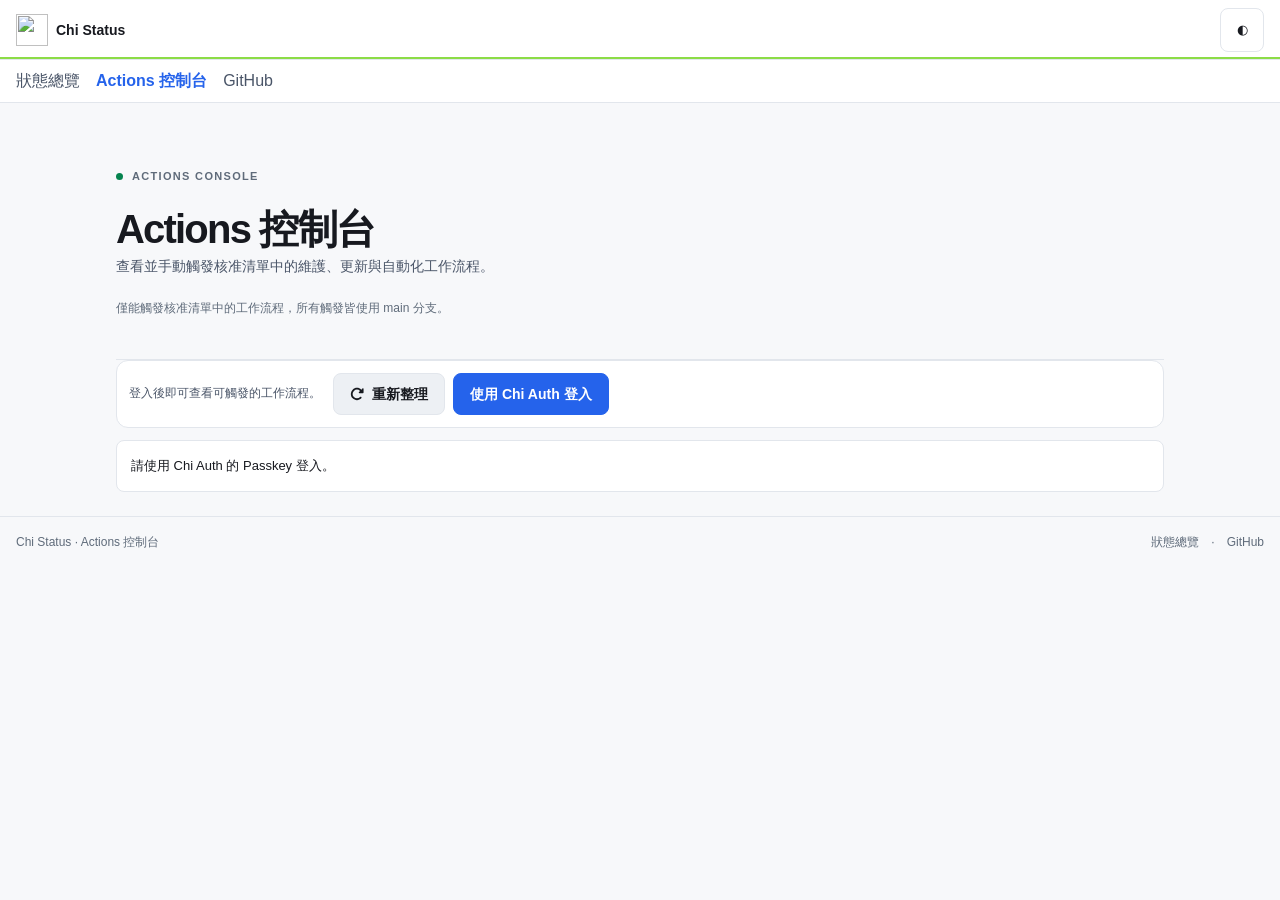
==== commit 333eadb1: "Move action hero inside .chi-main so mobile text has side padding" ====
--- a/action/index.html
+++ b/action/index.html
@@ -85,8 +85,8 @@
 </div>
 </header>
 <nav class="chi-subnav" aria-label="本站導覽"><a href="/">狀態總覽</a><a href="/action/" aria-current="page">Actions 控制台</a><a href="https://github.com/47tsai/status" target="_blank" rel="noopener noreferrer">GitHub</a></nav>
+<main class="chi-main" id="main">
 <section class="page-heading"><div class="heading-row"><div><p class="eyebrow"><span class="live-dot"></span> ACTIONS CONSOLE</p><h1>Actions 控制台</h1><p class="intro">查看並手動觸發核准清單中的維護、更新與自動化工作流程。</p><p class="updated">僅能觸發核准清單中的工作流程，所有觸發皆使用 main 分支。</p></div></div></section>
-<main class="chi-main" id="main">
 <section class="console-toolbar auth-required" id="act-workflow-heading" aria-labelledby="actions-heading"><div class="section-head"><div><h2 id="actions-heading">工作流程</h2><p>僅列出可手動觸發的維護、更新與自動化工作流程，不包含驗證、部署及其他不可直接觸發的流程。</p></div><span class="result-count" id="act-count" role="status">尚未登入</span></div></section>
 <div class="console-actions" aria-label="控制台操作"><span class="console-count">登入後即可查看可觸發的工作流程。</span><div class="actions-toolbar"><button class="chi-btn chi-btn--secondary" id="act-reload" type="button"><span id="act-reload-icon" aria-hidden="true"></span>重新整理</button><button class="chi-btn chi-btn--primary" id="act-authLogin" type="button">使用 Chi Auth 登入</button><button class="chi-btn chi-btn--secondary" id="act-authLogout" type="button" hidden>登出</button></div></div>
 <section class="toolbar auth-required" id="act-workflow-filters" aria-label="工作流程搜尋"><input class="chi-input" id="act-search" type="search" placeholder="搜尋專案、工作流程或類型…" aria-label="搜尋專案、工作流程或類型"></section>
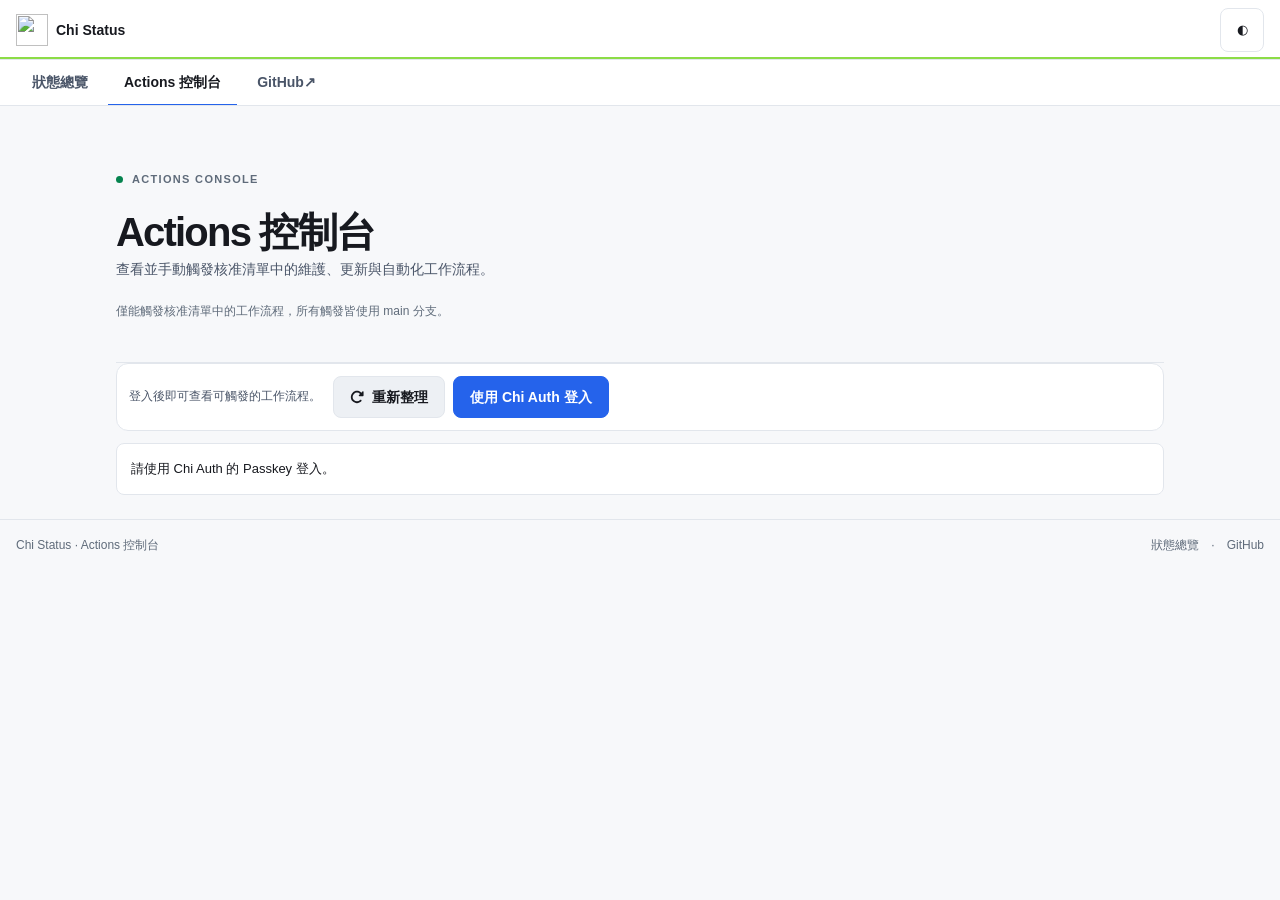
==== commit 64769ec6: "Subnav: underline tabs (chi-tab style) + GitHub external mark" ====
--- a/action/index.html
+++ b/action/index.html
@@ -14,6 +14,11 @@
 *,*::before,*::after{box-sizing:border-box}html{scroll-behavior:smooth;scroll-padding-top:76px}
 :focus-visible{outline:var(--chi-focus-width) solid var(--chi-color-focus-ring);outline-offset:var(--chi-focus-offset)}
 .skip{position:absolute;left:12px;top:-60px;z-index:50;padding:10px 14px;background:var(--chi-color-surface);border:1px solid var(--chi-color-border-subtle);border-radius:var(--chi-radius-md)}.skip:focus{top:12px}
+/* 副導覽改底線分頁：照抄 chi-system .chi-tab */
+.chi-subnav{gap:var(--chi-space-1);padding:0 var(--chi-space-4)}
+.chi-subnav a{padding:var(--chi-space-3) var(--chi-space-4);border-bottom:var(--chi-base-tabs-indicator-width) solid transparent;margin-bottom:var(--chi-base-tabs-indicator-overlap);font-size:var(--chi-font-size-label);line-height:var(--chi-line-height-label);font-weight:var(--chi-font-weight-label);transition:color var(--chi-duration),border-color var(--chi-duration)}
+.chi-subnav a:hover{color:var(--chi-color-text-primary)}
+.chi-subnav a[aria-current="page"]{color:var(--chi-color-text-primary);font-weight:var(--chi-font-weight-section-title);border-bottom-color:var(--chi-color-accent)}
 .chi-footer{flex-wrap:wrap}.chi-footer a{color:var(--chi-color-text-muted);text-decoration:none}.chi-footer a:hover{color:var(--chi-color-accent)}.chi-footer__version{white-space:nowrap}
 .page-heading{padding:27px 0 18px;border-bottom:1px solid var(--chi-color-border-subtle)}.heading-row{display:flex;align-items:flex-start;flex-direction:column;gap:15px}.eyebrow{display:flex;align-items:center;gap:9px;margin:0 0 9px;color:var(--chi-color-text-muted);font-size:11px;font-weight:750;letter-spacing:.12em;text-transform:uppercase}.live-dot{width:7px;height:7px;border-radius:50%;background:var(--chi-color-success)}.page-heading h1{margin:0;color:var(--chi-color-text-primary);font-size:30px;line-height:1.2;letter-spacing:-.045em}.intro{max-width:650px;margin:10px 0 0;color:var(--chi-color-text-secondary);font-size:13px}.updated{margin-top:15px;color:var(--chi-color-text-muted);font-size:11px}.updated.stale{color:var(--chi-color-warning)}
 .section-head{display:flex;align-items:flex-start;flex-direction:column;gap:5px;margin-bottom:14px}.section-head h2{margin:0;color:var(--chi-color-text-primary);font-size:20px;letter-spacing:-.025em}.section-head p{margin:4px 0 0;color:var(--chi-color-text-secondary);font-size:13px}.result-count{color:var(--chi-color-text-muted);font-size:12px;white-space:normal}
@@ -84,7 +89,7 @@
 <button class="chi-header__theme" type="button" data-chi-theme-toggle aria-label="切換主題" title="切換主題"><span aria-hidden="true" data-chi-theme-icon>◐</span></button>
 </div>
 </header>
-<nav class="chi-subnav" aria-label="本站導覽"><a href="/">狀態總覽</a><a href="/action/" aria-current="page">Actions 控制台</a><a href="https://github.com/47tsai/status" target="_blank" rel="noopener noreferrer">GitHub</a></nav>
+<nav class="chi-subnav" aria-label="本站導覽"><a href="/">狀態總覽</a><a href="/action/" aria-current="page">Actions 控制台</a><a href="https://github.com/47tsai/status" target="_blank" rel="noopener noreferrer">GitHub<span aria-hidden="true">↗</span></a></nav>
 <main class="chi-main" id="main">
 <section class="page-heading"><div class="heading-row"><div><p class="eyebrow"><span class="live-dot"></span> ACTIONS CONSOLE</p><h1>Actions 控制台</h1><p class="intro">查看並手動觸發核准清單中的維護、更新與自動化工作流程。</p><p class="updated">僅能觸發核准清單中的工作流程，所有觸發皆使用 main 分支。</p></div></div></section>
 <section class="console-toolbar auth-required" id="act-workflow-heading" aria-labelledby="actions-heading"><div class="section-head"><div><h2 id="actions-heading">工作流程</h2><p>僅列出可手動觸發的維護、更新與自動化工作流程，不包含驗證、部署及其他不可直接觸發的流程。</p></div><span class="result-count" id="act-count" role="status">尚未登入</span></div></section>
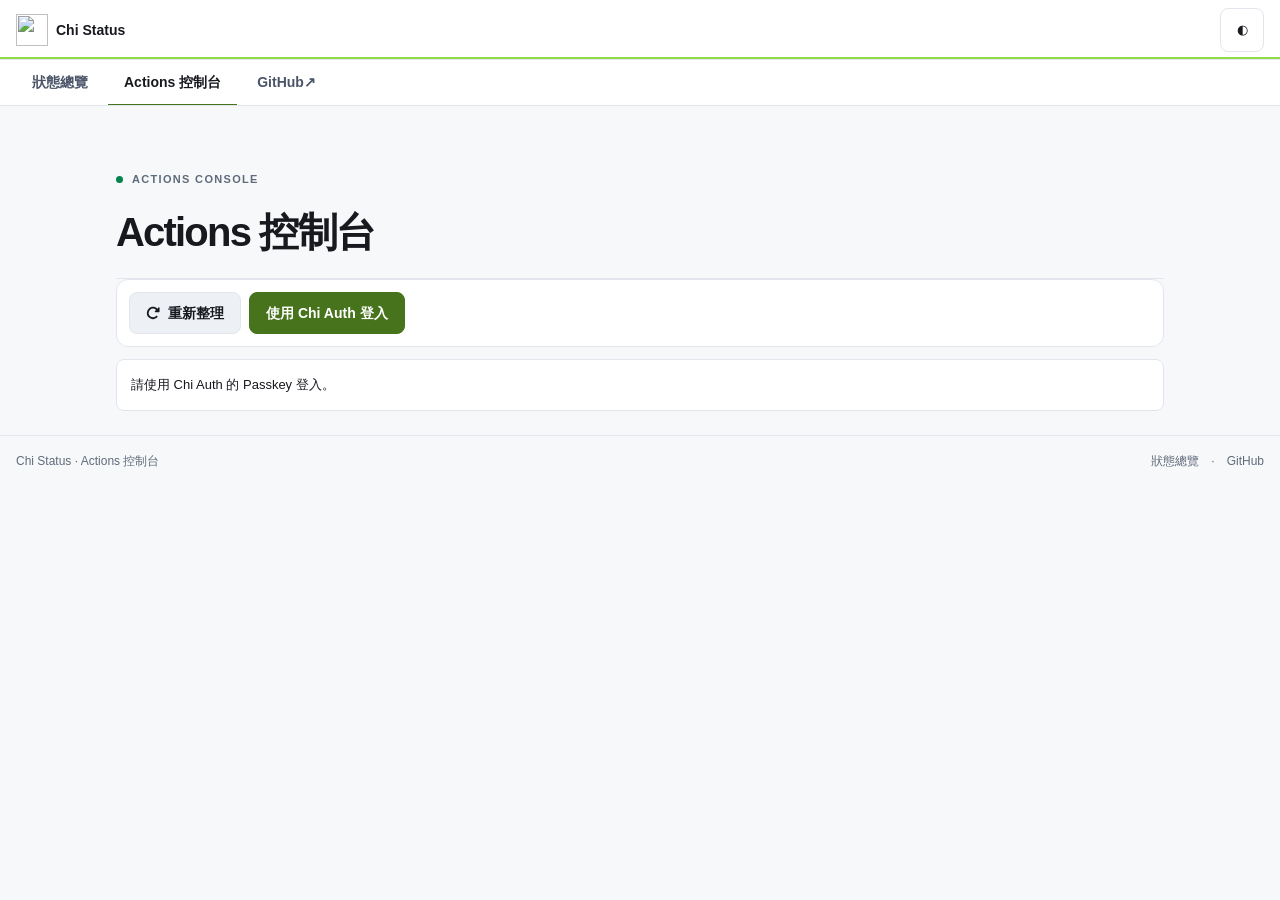
==== commit ac859bb7: "Remove intro copy, trim text, drop dead code and fields" ====
--- a/action/index.html
+++ b/action/index.html
@@ -4,27 +4,22 @@
 <meta charset="utf-8">
 <meta name="viewport" content="width=device-width, initial-scale=1">
 <meta name="theme-color" content="#F7F8FA">
-<meta name="description" content="Chi Status Actions 控制台，查看並手動觸發核准清單中的維護、更新與自動化工作流程。">
 <title>Chi Status · Actions 控制台</title>
 <script src="../chi-system/theme.js"></script>
 <script src="../chi-system/icon.js"></script>
 <link rel="stylesheet" href="../chi-system/tokens.css">
 <link rel="stylesheet" href="../chi-system/components.css">
+<link rel="stylesheet" href="../shared.css">
 <style>
 *,*::before,*::after{box-sizing:border-box}html{scroll-behavior:smooth;scroll-padding-top:76px}
 :focus-visible{outline:var(--chi-focus-width) solid var(--chi-color-focus-ring);outline-offset:var(--chi-focus-offset)}
 .skip{position:absolute;left:12px;top:-60px;z-index:50;padding:10px 14px;background:var(--chi-color-surface);border:1px solid var(--chi-color-border-subtle);border-radius:var(--chi-radius-md)}.skip:focus{top:12px}
-/* 副導覽改底線分頁：照抄 chi-system .chi-tab */
-.chi-subnav{gap:var(--chi-space-1);padding:0 var(--chi-space-4)}
-.chi-subnav a{padding:var(--chi-space-3) var(--chi-space-4);border-bottom:var(--chi-base-tabs-indicator-width) solid transparent;margin-bottom:var(--chi-base-tabs-indicator-overlap);font-size:var(--chi-font-size-label);line-height:var(--chi-line-height-label);font-weight:var(--chi-font-weight-label);transition:color var(--chi-duration),border-color var(--chi-duration)}
-.chi-subnav a:hover{color:var(--chi-color-text-primary)}
-.chi-subnav a[aria-current="page"]{color:var(--chi-color-text-primary);font-weight:var(--chi-font-weight-section-title);border-bottom-color:var(--chi-color-accent)}
 .chi-footer{flex-wrap:wrap}.chi-footer a{color:var(--chi-color-text-muted);text-decoration:none}.chi-footer a:hover{color:var(--chi-color-accent)}.chi-footer__version{white-space:nowrap}
-.page-heading{padding:27px 0 18px;border-bottom:1px solid var(--chi-color-border-subtle)}.heading-row{display:flex;align-items:flex-start;flex-direction:column;gap:15px}.eyebrow{display:flex;align-items:center;gap:9px;margin:0 0 9px;color:var(--chi-color-text-muted);font-size:11px;font-weight:750;letter-spacing:.12em;text-transform:uppercase}.live-dot{width:7px;height:7px;border-radius:50%;background:var(--chi-color-success)}.page-heading h1{margin:0;color:var(--chi-color-text-primary);font-size:30px;line-height:1.2;letter-spacing:-.045em}.intro{max-width:650px;margin:10px 0 0;color:var(--chi-color-text-secondary);font-size:13px}.updated{margin-top:15px;color:var(--chi-color-text-muted);font-size:11px}.updated.stale{color:var(--chi-color-warning)}
-.section-head{display:flex;align-items:flex-start;flex-direction:column;gap:5px;margin-bottom:14px}.section-head h2{margin:0;color:var(--chi-color-text-primary);font-size:20px;letter-spacing:-.025em}.section-head p{margin:4px 0 0;color:var(--chi-color-text-secondary);font-size:13px}.result-count{color:var(--chi-color-text-muted);font-size:12px;white-space:normal}
+.page-heading{padding:27px 0 18px;border-bottom:1px solid var(--chi-color-border-subtle)}.heading-row{display:flex;align-items:flex-start;flex-direction:column;gap:15px}.eyebrow{display:flex;align-items:center;gap:9px;margin:0 0 9px;color:var(--chi-color-text-muted);font-size:11px;font-weight:750;letter-spacing:.12em;text-transform:uppercase}.live-dot{width:7px;height:7px;border-radius:50%;background:var(--chi-color-success)}.page-heading h1{margin:0;color:var(--chi-color-text-primary);font-size:30px;line-height:1.2;letter-spacing:-.045em}
+.section-head{display:flex;align-items:flex-start;flex-direction:column;gap:5px;margin-bottom:14px}.section-head h2{margin:0;color:var(--chi-color-text-primary);font-size:20px;letter-spacing:-.025em}.result-count{color:var(--chi-color-text-muted);font-size:12px;white-space:normal}
 .console-toolbar{display:flex;align-items:flex-start;flex-direction:column;gap:7px;margin-top:24px}.console-toolbar .section-head{margin:0}
 .console-actions{display:flex;align-items:flex-start;flex-direction:column;gap:12px;margin:0 0 12px;padding:12px;border:1px solid var(--chi-color-border-subtle);border-radius:var(--chi-radius-lg);background:var(--chi-color-surface)}
-.console-count{color:var(--chi-color-text-secondary);font-size:12px;line-height:1.6}
+
 .actions-toolbar{display:grid;width:100%;grid-template-columns:1fr;gap:8px}.actions-toolbar .chi-btn{width:100%;min-height:44px;flex:none}
 .toolbar{display:grid;grid-template-columns:minmax(0,1fr);gap:9px;padding:9px;border:1px solid var(--chi-color-border-subtle);border-radius:var(--chi-radius-lg);background:var(--chi-color-surface)}
 #act-message{display:none;white-space:pre-line;margin-top:12px;padding:12px 14px;border:1px solid var(--chi-color-border-subtle);border-radius:var(--chi-radius-md);background:var(--chi-color-surface);font-size:13px;overflow-wrap:anywhere}
@@ -37,7 +32,7 @@
 .group-grid{display:grid;grid-template-columns:1fr;gap:12px}
 .card{display:flex;flex-direction:column;min-width:0;padding:14px;border:1px solid var(--chi-color-border-subtle);border-radius:var(--chi-radius-lg);background:var(--chi-color-surface);box-shadow:var(--chi-shadow-whisper)}
 .head{display:flex;align-items:flex-start;justify-content:space-between;gap:8px}
-.name{color:var(--chi-color-text-primary);font-size:16px;font-weight:700;line-height:1.45;overflow-wrap:anywhere}.description{margin-top:5px;color:var(--chi-color-text-secondary);font-size:12px;line-height:1.6;overflow-wrap:anywhere}
+.name{color:var(--chi-color-text-primary);font-size:16px;font-weight:700;line-height:1.45;overflow-wrap:anywhere}
 .repo{margin-top:4px;color:var(--chi-color-text-secondary);font-size:11px;overflow-wrap:anywhere}
 .group{flex:none;padding:3px 7px;border:1px solid var(--chi-color-border-subtle);border-radius:5px;color:var(--chi-color-text-muted);font-size:10px}
 .fields{display:grid;gap:12px;margin-top:15px}
@@ -58,7 +53,7 @@
 .empty{grid-column:1/-1;padding:36px 16px;border:1px dashed var(--chi-color-border-strong);border-radius:var(--chi-radius-lg);background:var(--chi-color-surface);color:var(--chi-color-text-secondary);text-align:center}
 [hidden]{display:none!important}
 @media(min-width:768px){
-.page-heading{padding:36px 0 22px}.heading-row{align-items:flex-end;flex-direction:row;gap:24px}.page-heading h1{font-size:clamp(28px,4vw,40px)}.intro{font-size:14px}.updated{font-size:12px}
+.page-heading{padding:36px 0 22px}.heading-row{align-items:flex-end;flex-direction:row;gap:24px}.page-heading h1{font-size:clamp(28px,4vw,40px)}
 .section-head{align-items:flex-end;flex-direction:row;gap:16px}.result-count{white-space:nowrap}
 .console-toolbar{align-items:center;flex-direction:row;gap:14px;margin-top:30px}
 .console-actions{align-items:center;flex-direction:row}
@@ -91,19 +86,17 @@
 </header>
 <nav class="chi-subnav" aria-label="本站導覽"><a href="/">狀態總覽</a><a href="/action/" aria-current="page">Actions 控制台</a><a href="https://github.com/47tsai/status" target="_blank" rel="noopener noreferrer">GitHub<span aria-hidden="true">↗</span></a></nav>
 <main class="chi-main" id="main">
-<section class="page-heading"><div class="heading-row"><div><p class="eyebrow"><span class="live-dot"></span> ACTIONS CONSOLE</p><h1>Actions 控制台</h1><p class="intro">查看並手動觸發核准清單中的維護、更新與自動化工作流程。</p><p class="updated">僅能觸發核准清單中的工作流程，所有觸發皆使用 main 分支。</p></div></div></section>
-<section class="console-toolbar auth-required" id="act-workflow-heading" aria-labelledby="actions-heading"><div class="section-head"><div><h2 id="actions-heading">工作流程</h2><p>僅列出可手動觸發的維護、更新與自動化工作流程，不包含驗證、部署及其他不可直接觸發的流程。</p></div><span class="result-count" id="act-count" role="status">尚未登入</span></div></section>
-<div class="console-actions" aria-label="控制台操作"><span class="console-count">登入後即可查看可觸發的工作流程。</span><div class="actions-toolbar"><button class="chi-btn chi-btn--secondary" id="act-reload" type="button"><span id="act-reload-icon" aria-hidden="true"></span>重新整理</button><button class="chi-btn chi-btn--primary" id="act-authLogin" type="button">使用 Chi Auth 登入</button><button class="chi-btn chi-btn--secondary" id="act-authLogout" type="button" hidden>登出</button></div></div>
+<section class="page-heading"><div class="heading-row"><div><p class="eyebrow"><span class="live-dot"></span> ACTIONS CONSOLE</p><h1>Actions 控制台</h1></div></div></section>
+<section class="console-toolbar auth-required" id="act-workflow-heading" aria-labelledby="actions-heading"><div class="section-head"><div><h2 id="actions-heading">工作流程</h2></div><span class="result-count" id="act-count" role="status">尚未登入</span></div></section>
+<div class="console-actions" aria-label="控制台操作"><div class="actions-toolbar"><button class="chi-btn chi-btn--secondary" id="act-reload" type="button"><span id="act-reload-icon" aria-hidden="true"></span>重新整理</button><button class="chi-btn chi-btn--primary" id="act-authLogin" type="button">使用 Chi Auth 登入</button><button class="chi-btn chi-btn--secondary" id="act-authLogout" type="button" hidden>登出</button></div></div>
 <section class="toolbar auth-required" id="act-workflow-filters" aria-label="工作流程搜尋"><input class="chi-input" id="act-search" type="search" placeholder="搜尋專案、工作流程或類型…" aria-label="搜尋專案、工作流程或類型"></section>
 <div id="act-message" role="status" aria-live="polite"></div>
 <section class="auth-required" id="act-workflows" aria-label="工作流程清單" hidden><div class="empty">請先使用 Chi Auth 登入。</div></section>
 </main>
 <footer class="chi-footer"><span class="chi-footer__name">Chi Status · Actions 控制台</span><span class="chi-footer__version" data-version></span><span><a href="/">狀態總覽</a>　·　<a href="https://github.com/47tsai/status" target="_blank" rel="noopener noreferrer">GitHub</a></span></footer>
 
+<script src="../shared.js"></script>
 <script>
-function syncThemeColor(e){var d=e&&e.detail?e.detail.effective:document.documentElement.getAttribute('data-chi-theme');var meta=document.querySelector('meta[name=theme-color]');if(meta)meta.content=d==='dark'?'#131519':'#F7F8FA'}syncThemeColor();window.addEventListener('chi-theme-change',syncThemeColor);
-async function loadVersion(){try{var r=await fetch('/version.json',{cache:'no-store'});if(!r.ok)return;var d=await r.json();var el=document.querySelector('[data-version]');if(!el||typeof d.version!=='string'||!d.version)return;el.textContent='v'+d.version+(typeof d.commit==='string'&&d.commit?' · '+d.commit.slice(0,7):'')}catch(e){}}
-loadVersion();
 var reloadIcon=document.getElementById('act-reload-icon');if(reloadIcon&&window.ChiIcon&&ChiIcon.icon){reloadIcon.innerHTML=ChiIcon.icon('fa-solid fa-rotate-right')}
 </script>
 <script>(function(){
@@ -239,7 +232,6 @@
   syncAuthUI(true);
   $("authLogin").hidden = true;
   $("authLogout").hidden = false;
-  const authState = document.getElementById("act-auth-state"); if (authState) authState.textContent = "已登入";
   message("已透過 Chi Auth 完成 Passkey 身分驗證。", "ok");
   return true;
 }
@@ -252,8 +244,6 @@
     $("authLogin").hidden = false;
     $("authLogin").disabled = false;
     $("authLogout").hidden = true;
-    const authState = $("auth-state");
-    if (authState) authState.textContent = "未登入";
     throw new Error("登入已失效，請重新使用 Chi Auth 登入。");
   }
   let response;
@@ -285,8 +275,6 @@
     $("authLogin").hidden = false;
     $("authLogin").disabled = false;
     $("authLogout").hidden = true;
-    const authState = $("auth-state");
-    if (authState) authState.textContent = "未登入";
     $("count").textContent = "登入已失效";
     $("workflows").replaceChildren(create("div", "empty", "登入已失效，請重新使用 Chi Auth 登入。"));
     throw new Error("登入已失效，請重新使用 Chi Auth 登入。");
@@ -318,7 +306,7 @@
 function render() {
   const query = $("search").value.trim().toLowerCase();
   const visible = workflows.filter(item => {
-    const haystack = [item.name, item.description, item.repository, item.workflow, item.group].join(" ").toLowerCase();
+    const haystack = [item.name, item.repository, item.workflow, item.group].join(" ").toLowerCase();
     return !query || haystack.includes(query);
   });
   const groupOrder = {"維護":0,"更新":1,"自動化":2};
@@ -352,7 +340,7 @@
     const card = create("article", "card");
     const head = create("div", "head");
     const info = create("div");
-    info.append(create("div", "name", item.name), create("div", "description", item.description || ""), create("div", "repo", `${item.repository} · ${item.workflow}`));
+    info.append(create("div", "name", item.name), create("div", "repo", `${item.repository} · ${item.workflow}`));
     head.append(info, create("span", "group", item.group || "其他"));
     card.append(head);
     if (item.danger) card.append(create("div", "warning", item.danger));
@@ -440,8 +428,6 @@
           $("authLogin").hidden = false;
           $("authLogin").disabled = false;
           $("authLogout").hidden = true;
-          const authState = $("auth-state");
-          if (authState) authState.textContent = "未登入";
           $("count").textContent = "登入已失效";
           $("workflows").replaceChildren(create("div", "empty", "登入已失效，請重新使用 Chi Auth 登入。"));
         } else if (/status is unknown/i.test(error?.message || "")) {
@@ -471,8 +457,6 @@
     $("authLogin").hidden = false;
     $("authLogin").disabled = false;
     $("authLogout").hidden = true;
-    const authState = $("auth-state");
-    if (authState) authState.textContent = "未登入";
     $("workflows").replaceChildren(create("div", "empty", "請先使用 Chi Auth 登入，驗證身分後才能查看及觸發工作流程。"));
     $("count").textContent = "尚未登入";
     message("請使用 Chi Auth 的 Passkey 登入。");
@@ -505,8 +489,6 @@
       $("authLogin").hidden = false;
       $("authLogin").disabled = false;
       $("authLogout").hidden = true;
-      const authState = $("auth-state");
-      if (authState) authState.textContent = "未登入";
       $("workflows").replaceChildren(create("div", "empty", "登入已失效，請重新使用 Chi Auth 登入。"));
       $("count").textContent = "登入已失效";
     } else {
@@ -536,7 +518,6 @@
   $("authLogout").hidden = true;
   $("workflows").replaceChildren(create("div", "empty", "已結束本次登入。"));
   $("count").textContent = "尚未登入";
-  const authState = document.getElementById("act-auth-state"); if (authState) authState.textContent = "未登入";
   message("已清除本頁的存取權杖。再次操作時需要重新使用 Chi Auth 登入。", "ok");
 });
 (async () => {
@@ -559,8 +540,6 @@
     $("authLogin").hidden = false;
     $("authLogin").disabled = false;
     $("authLogout").hidden = true;
-    const authState = $("auth-state");
-    if (authState) authState.textContent = "未登入";
     $("workflows").replaceChildren(create("div", "empty", "登入未完成，請重新使用 Chi Auth 登入。"));
     $("count").textContent = "登入失敗";
     message("登入失敗：" + error.message, "error");
--- a/chi-system/tokens.css
+++ b/chi-system/tokens.css
@@ -189,6 +189,10 @@
   --chi-sidebar-text-active: #6B9BFF;
 }
 
+[data-chi-brand="auth"] {
+  --chi-color-brand: #175DDC;
+}
+
 [data-chi-brand="chi"] {
   --chi-color-brand: #4A88FC;
 }
@@ -211,6 +215,28 @@
 
 [data-chi-brand="status"] {
   --chi-color-brand: #8CDC47;
+}
+
+[data-chi-brand="auth"] {
+  --chi-button-primary-background: #175DDC;
+  --chi-button-primary-background-active: #10419A;
+  --chi-button-primary-background-hover: #144FBB;
+  --chi-color-accent: #175DDC;
+  --chi-color-accent-active: #144FBB;
+  --chi-color-accent-hover: #144FBB;
+  --chi-color-focus-ring: #175DDC;
+  --chi-sidebar-text-active: #175DDC;
+}
+
+[data-chi-theme="dark"][data-chi-brand="auth"] {
+  --chi-button-primary-background: #749EEA;
+  --chi-button-primary-background-active: #5D8EE7;
+  --chi-button-primary-background-hover: #97B6EF;
+  --chi-color-accent: #749EEA;
+  --chi-color-accent-active: #5D8EE7;
+  --chi-color-accent-hover: #97B6EF;
+  --chi-color-focus-ring: #749EEA;
+  --chi-sidebar-text-active: #749EEA;
 }
 
 [data-chi-brand="fg"] {
@@ -235,6 +261,50 @@
   --chi-sidebar-text-active: #FFB84D;
 }
 
+[data-chi-brand="h"] {
+  --chi-button-primary-background: #BD00B2;
+  --chi-button-primary-background-active: #94008C;
+  --chi-button-primary-background-hover: #A9009F;
+  --chi-color-accent: #BD00B2;
+  --chi-color-accent-active: #A9009F;
+  --chi-color-accent-hover: #A9009F;
+  --chi-color-focus-ring: #E600D8;
+  --chi-sidebar-text-active: #BD00B2;
+}
+
+[data-chi-theme="dark"][data-chi-brand="h"] {
+  --chi-button-primary-background: #FF6EF7;
+  --chi-button-primary-background-active: #FF61F6;
+  --chi-button-primary-background-hover: #FF97F9;
+  --chi-color-accent: #FF6EF7;
+  --chi-color-accent-active: #FF61F6;
+  --chi-color-accent-hover: #FF97F9;
+  --chi-color-focus-ring: #FF6EF7;
+  --chi-sidebar-text-active: #FF6EF7;
+}
+
+[data-chi-brand="merch"] {
+  --chi-button-primary-background: #584CCC;
+  --chi-button-primary-background-active: #4235BA;
+  --chi-button-primary-background-hover: #493CC7;
+  --chi-color-accent: #584CCC;
+  --chi-color-accent-active: #493CC7;
+  --chi-color-accent-hover: #493CC7;
+  --chi-color-focus-ring: #584CCC;
+  --chi-sidebar-text-active: #584CCC;
+}
+
+[data-chi-theme="dark"][data-chi-brand="merch"] {
+  --chi-button-primary-background: #A8A2E4;
+  --chi-button-primary-background-active: #928ADD;
+  --chi-button-primary-background-hover: #C6C2ED;
+  --chi-color-accent: #A8A2E4;
+  --chi-color-accent-active: #928ADD;
+  --chi-color-accent-hover: #C6C2ED;
+  --chi-color-focus-ring: #A8A2E4;
+  --chi-sidebar-text-active: #A8A2E4;
+}
+
 [data-chi-brand="nav"] {
   --chi-button-primary-background: #006E87;
   --chi-button-primary-background-active: #004A5E;
@@ -255,6 +325,28 @@
   --chi-color-accent-hover: #7DD3E8;
   --chi-color-focus-ring: #35BDD8;
   --chi-sidebar-text-active: #35BDD8;
+}
+
+[data-chi-brand="status"] {
+  --chi-button-primary-background: #46731C;
+  --chi-button-primary-background-active: #355A0F;
+  --chi-button-primary-background-hover: #3F6B12;
+  --chi-color-accent: #46731C;
+  --chi-color-accent-active: #3F6B12;
+  --chi-color-accent-hover: #3F6B12;
+  --chi-color-focus-ring: #52921C;
+  --chi-sidebar-text-active: #46731C;
+}
+
+[data-chi-theme="dark"][data-chi-brand="status"] {
+  --chi-button-primary-background: #A8E063;
+  --chi-button-primary-background-active: #8CDC47;
+  --chi-button-primary-background-hover: #BBE785;
+  --chi-color-accent: #A8E063;
+  --chi-color-accent-active: #8CDC47;
+  --chi-color-accent-hover: #BBE785;
+  --chi-color-focus-ring: #A8E063;
+  --chi-sidebar-text-active: #A8E063;
 }
 
 /* 相容別名（舊寫法沿用，見 components/base/base.css 檔頭） */
--- a/shared.css
+++ b/shared.css
@@ -0,0 +1,5 @@
+/* 副導覽改底線分頁：照抄 chi-system .chi-tab */
+.chi-subnav{gap:var(--chi-space-1);padding:0 var(--chi-space-4)}
+.chi-subnav a{padding:var(--chi-space-3) var(--chi-space-4);border-bottom:var(--chi-base-tabs-indicator-width) solid transparent;margin-bottom:var(--chi-base-tabs-indicator-overlap);font-size:var(--chi-font-size-label);line-height:var(--chi-line-height-label);font-weight:var(--chi-font-weight-label);transition:color var(--chi-duration),border-color var(--chi-duration)}
+.chi-subnav a:hover{color:var(--chi-color-text-primary)}
+.chi-subnav a[aria-current="page"]{color:var(--chi-color-text-primary);font-weight:var(--chi-font-weight-section-title);border-bottom-color:var(--chi-color-accent)}
